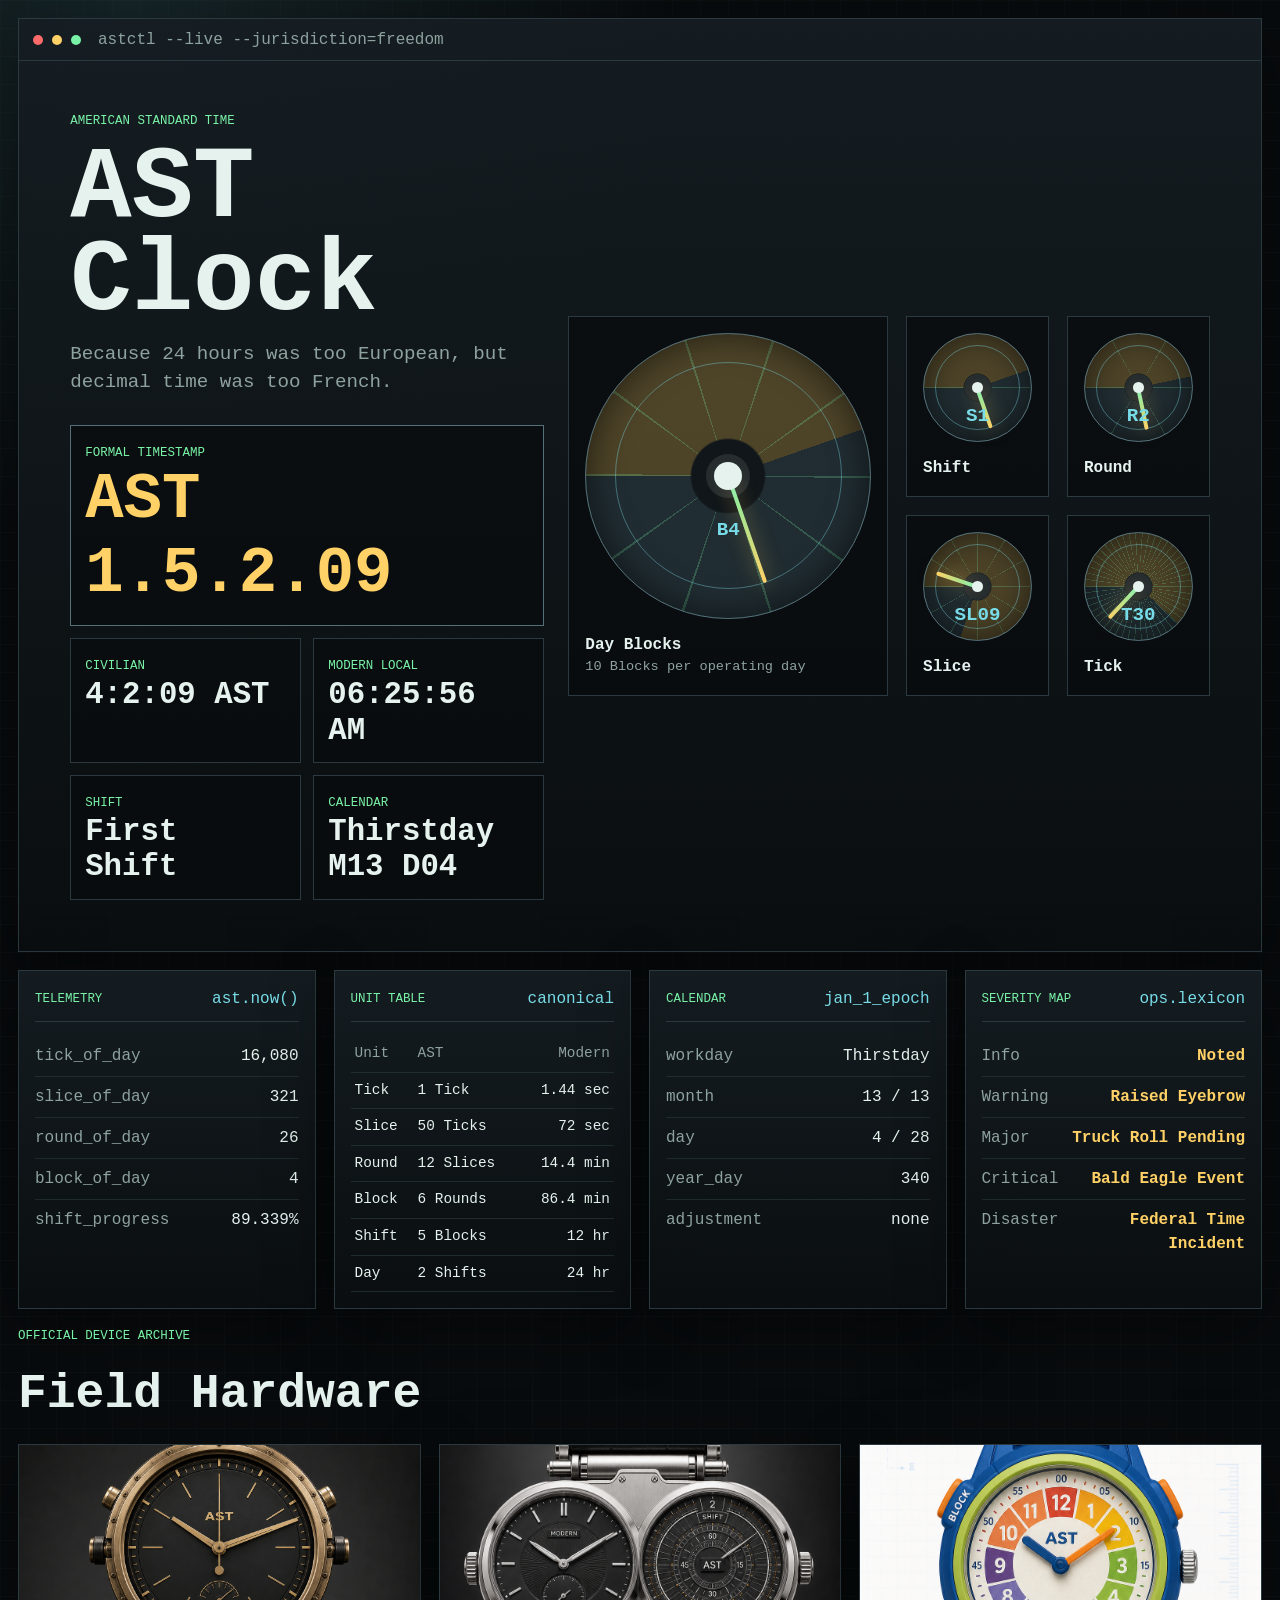
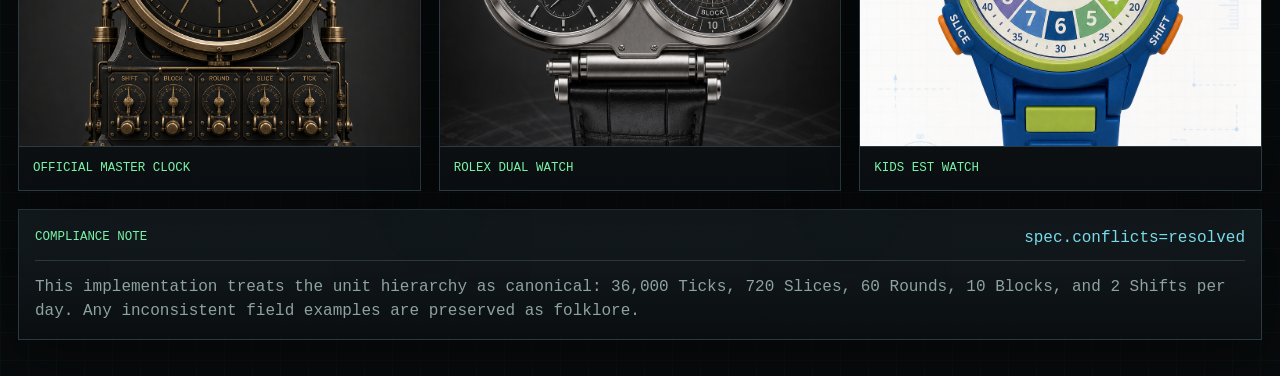
==== index.html @ f786d33d "Add AST clock static page" ====
<!doctype html>
<html lang="en">
  <head>
    <meta charset="utf-8">
    <meta name="viewport" content="width=device-width, initial-scale=1">
    <title>AST Clock</title>
    <link rel="stylesheet" href="styles.css">
  </head>
  <body>
    <main class="shell">
      <section class="hero" aria-labelledby="page-title">
        <div class="terminal-bar">
          <span class="dot red"></span>
          <span class="dot amber"></span>
          <span class="dot green"></span>
          <span class="session">astctl --live --jurisdiction=freedom</span>
        </div>

        <div class="hero-grid">
          <div class="command-stack">
            <p class="eyebrow">American Standard Time</p>
            <h1 id="page-title">AST Clock</h1>
            <p class="motto">Because 24 hours was too European, but decimal time was too French.</p>

            <div class="readout primary-readout" aria-live="polite">
              <span class="label">Formal timestamp</span>
              <strong id="formalTime">AST 1.1.0.00</strong>
            </div>

            <div class="readout-grid">
              <div class="readout">
                <span class="label">Civilian</span>
                <strong id="civilianTime">0:0:00 AST</strong>
              </div>
              <div class="readout">
                <span class="label">Modern local</span>
                <strong id="modernTime">--:--:--</strong>
              </div>
              <div class="readout">
                <span class="label">Shift</span>
                <strong id="shiftName">First Shift</strong>
              </div>
              <div class="readout">
                <span class="label">Calendar</span>
                <strong id="calendarDate">Manday M01 D01</strong>
              </div>
            </div>
          </div>

          <section class="dial-console" aria-label="Live AST dials">
            <article class="dial large" style="--segments: 10; --progress: 0deg;">
              <div class="dial-face">
                <div class="ring"></div>
                <div class="needle"></div>
                <div class="hub"></div>
                <span class="dial-value" id="blockValue">B0</span>
              </div>
              <h2>Day Blocks</h2>
              <p>10 Blocks per operating day</p>
            </article>

            <div class="small-dials">
              <article class="dial" style="--segments: 2; --progress: 0deg;">
                <div class="dial-face">
                  <div class="ring"></div>
                  <div class="needle"></div>
                  <div class="hub"></div>
                  <span class="dial-value" id="shiftValue">S1</span>
                </div>
                <h2>Shift</h2>
              </article>

              <article class="dial" style="--segments: 6; --progress: 0deg;">
                <div class="dial-face">
                  <div class="ring"></div>
                  <div class="needle"></div>
                  <div class="hub"></div>
                  <span class="dial-value" id="roundValue">R0</span>
                </div>
                <h2>Round</h2>
              </article>

              <article class="dial" style="--segments: 12; --progress: 0deg;">
                <div class="dial-face">
                  <div class="ring"></div>
                  <div class="needle"></div>
                  <div class="hub"></div>
                  <span class="dial-value" id="sliceValue">SL00</span>
                </div>
                <h2>Slice</h2>
              </article>

              <article class="dial" style="--segments: 50; --progress: 0deg;">
                <div class="dial-face">
                  <div class="ring"></div>
                  <div class="needle"></div>
                  <div class="hub"></div>
                  <span class="dial-value" id="tickValue">T00</span>
                </div>
                <h2>Tick</h2>
              </article>
            </div>
          </section>
        </div>
      </section>

      <section class="grid-panels" aria-label="AST technical output">
        <article class="panel">
          <header>
            <span>telemetry</span>
            <code>ast.now()</code>
          </header>
          <dl class="metric-list">
            <div><dt>tick_of_day</dt><dd id="tickOfDay">0</dd></div>
            <div><dt>slice_of_day</dt><dd id="sliceOfDay">0</dd></div>
            <div><dt>round_of_day</dt><dd id="roundOfDay">0</dd></div>
            <div><dt>block_of_day</dt><dd id="blockOfDay">0</dd></div>
            <div><dt>shift_progress</dt><dd id="shiftProgress">0.000%</dd></div>
          </dl>
        </article>

        <article class="panel">
          <header>
            <span>unit table</span>
            <code>canonical</code>
          </header>
          <table>
            <thead>
              <tr><th>Unit</th><th>AST</th><th>Modern</th></tr>
            </thead>
            <tbody>
              <tr><td>Tick</td><td>1 Tick</td><td>1.44 sec</td></tr>
              <tr><td>Slice</td><td>50 Ticks</td><td>72 sec</td></tr>
              <tr><td>Round</td><td>12 Slices</td><td>14.4 min</td></tr>
              <tr><td>Block</td><td>6 Rounds</td><td>86.4 min</td></tr>
              <tr><td>Shift</td><td>5 Blocks</td><td>12 hr</td></tr>
              <tr><td>Day</td><td>2 Shifts</td><td>24 hr</td></tr>
            </tbody>
          </table>
        </article>

        <article class="panel">
          <header>
            <span>calendar</span>
            <code>jan_1_epoch</code>
          </header>
          <dl class="metric-list">
            <div><dt>workday</dt><dd id="workday">Manday</dd></div>
            <div><dt>month</dt><dd id="month">1 / 13</dd></div>
            <div><dt>day</dt><dd id="monthDay">1 / 28</dd></div>
            <div><dt>year_day</dt><dd id="yearDay">1</dd></div>
            <div><dt>adjustment</dt><dd id="adjustment">none</dd></div>
          </dl>
        </article>

        <article class="panel">
          <header>
            <span>severity map</span>
            <code>ops.lexicon</code>
          </header>
          <ol class="severity-list">
            <li><span>Info</span><strong>Noted</strong></li>
            <li><span>Warning</span><strong>Raised Eyebrow</strong></li>
            <li><span>Major</span><strong>Truck Roll Pending</strong></li>
            <li><span>Critical</span><strong>Bald Eagle Event</strong></li>
            <li><span>Disaster</span><strong>Federal Time Incident</strong></li>
          </ol>
        </article>
      </section>

      <section class="archive" aria-labelledby="archive-title">
        <div>
          <p class="eyebrow">official device archive</p>
          <h2 id="archive-title">Field Hardware</h2>
        </div>
        <div class="asset-grid">
          <figure>
            <img src="assets/master-clock.png" alt="Official AST master wall clock">
            <figcaption>Official Master Clock</figcaption>
          </figure>
          <figure>
            <img src="assets/dual-watch.png" alt="Luxury dual-dial AST wristwatch">
            <figcaption>Rolex Dual Watch</figcaption>
          </figure>
          <figure>
            <img src="assets/kids-watch.png" alt="Educational kids AST watch">
            <figcaption>Kids EST Watch</figcaption>
          </figure>
        </div>
      </section>

      <section class="panel footnote">
        <header>
          <span>compliance note</span>
          <code>spec.conflicts=resolved</code>
        </header>
        <p>
          This implementation treats the unit hierarchy as canonical:
          36,000 Ticks, 720 Slices, 60 Rounds, 10 Blocks, and 2 Shifts per day.
          Any inconsistent field examples are preserved as folklore.
        </p>
      </section>
    </main>

    <script src="app.js"></script>
  </body>
</html>
---- styles.css ----
:root {
  color-scheme: dark;
  --bg: #080b0d;
  --panel: #10161a;
  --panel-2: #151d22;
  --line: #2a3a40;
  --line-strong: #54717a;
  --text: #e5f2ed;
  --muted: #8ea29f;
  --green: #79f2a7;
  --amber: #ffd166;
  --red: #ff6b6b;
  --cyan: #78dce8;
  --blue: #88a7ff;
  --shadow: rgba(0, 0, 0, 0.45);
}

* {
  box-sizing: border-box;
}

html {
  min-width: 320px;
  background:
    linear-gradient(rgba(121, 242, 167, 0.025) 1px, transparent 1px),
    linear-gradient(90deg, rgba(121, 242, 167, 0.02) 1px, transparent 1px),
    radial-gradient(circle at 10% 0%, rgba(120, 220, 232, 0.12), transparent 34rem),
    var(--bg);
  background-size: 28px 28px, 28px 28px, auto, auto;
}

body {
  margin: 0;
  color: var(--text);
  font-family: ui-monospace, SFMono-Regular, Menlo, Monaco, Consolas, "Liberation Mono", monospace;
  line-height: 1.5;
}

img {
  display: block;
  max-width: 100%;
}

.shell {
  width: min(1440px, 100%);
  margin: 0 auto;
  padding: 18px;
}

.hero,
.panel,
figure {
  border: 1px solid var(--line);
  background: linear-gradient(180deg, rgba(21, 29, 34, 0.94), rgba(10, 14, 16, 0.96));
  box-shadow: 0 18px 60px var(--shadow);
}

.hero {
  min-height: calc(100vh - 36px);
  display: flex;
  flex-direction: column;
}

.terminal-bar {
  min-height: 42px;
  display: flex;
  align-items: center;
  gap: 9px;
  padding: 0 14px;
  border-bottom: 1px solid var(--line);
  color: var(--muted);
  overflow: hidden;
}

.dot {
  width: 10px;
  height: 10px;
  flex: 0 0 auto;
  border-radius: 50%;
}

.red { background: var(--red); }
.amber { background: var(--amber); }
.green { background: var(--green); }

.session {
  margin-left: 8px;
  white-space: nowrap;
  overflow: hidden;
  text-overflow: ellipsis;
}

.hero-grid {
  flex: 1;
  display: grid;
  grid-template-columns: minmax(0, 0.85fr) minmax(380px, 1.15fr);
  gap: 24px;
  align-items: center;
  padding: clamp(18px, 4vw, 52px);
}

.eyebrow,
.label,
header span,
figcaption {
  color: var(--green);
  text-transform: uppercase;
  letter-spacing: 0;
  font-size: 0.78rem;
}

h1,
h2,
p {
  margin-top: 0;
}

h1 {
  margin-bottom: 12px;
  font-size: clamp(3rem, 8vw, 8rem);
  line-height: 0.9;
  letter-spacing: 0;
}

.motto {
  max-width: 56ch;
  color: var(--muted);
  font-size: clamp(1rem, 1.5vw, 1.25rem);
}

.readout-grid {
  display: grid;
  grid-template-columns: repeat(2, minmax(0, 1fr));
  gap: 12px;
}

.readout {
  min-width: 0;
  padding: 14px;
  border: 1px solid var(--line);
  background: rgba(8, 11, 13, 0.68);
}

.primary-readout {
  margin: 28px 0 12px;
  border-color: var(--line-strong);
}

.readout strong {
  display: block;
  min-width: 0;
  color: var(--text);
  font-size: clamp(1rem, 2.4vw, 2.1rem);
  line-height: 1.15;
  overflow-wrap: anywhere;
}

.primary-readout strong {
  color: var(--amber);
  font-size: clamp(1.9rem, 5vw, 4.8rem);
}

.dial-console {
  display: grid;
  grid-template-columns: minmax(260px, 1fr) minmax(260px, 0.95fr);
  gap: 18px;
}

.small-dials {
  display: grid;
  grid-template-columns: repeat(2, minmax(0, 1fr));
  gap: 18px;
}

.dial {
  min-width: 0;
  padding: 16px;
  border: 1px solid var(--line);
  background: rgba(8, 11, 13, 0.7);
}

.dial h2 {
  margin: 14px 0 0;
  color: var(--text);
  font-size: 1rem;
}

.dial p {
  margin-bottom: 0;
  color: var(--muted);
  font-size: 0.85rem;
}

.dial-face {
  position: relative;
  width: min(100%, 360px);
  aspect-ratio: 1;
  margin: 0 auto;
  border-radius: 50%;
  background:
    radial-gradient(circle at center, #10161a 0 18%, transparent 19%),
    repeating-conic-gradient(from -90deg, rgba(121, 242, 167, 0.24) 0 1deg, transparent 1deg calc(360deg / var(--segments))),
    conic-gradient(from -90deg, rgba(255, 209, 102, 0.28) 0 var(--progress), rgba(42, 58, 64, 0.7) var(--progress) 360deg);
  border: 1px solid var(--line-strong);
  box-shadow: inset 0 0 35px rgba(0, 0, 0, 0.58);
}

.large .dial-face {
  width: min(100%, 480px);
}

.ring {
  position: absolute;
  inset: 10%;
  border: 1px solid rgba(120, 220, 232, 0.4);
  border-radius: 50%;
}

.needle {
  position: absolute;
  left: calc(50% - 2px);
  bottom: 50%;
  width: 4px;
  height: 40%;
  background: linear-gradient(var(--amber), var(--green));
  border-radius: 99px;
  transform-origin: 50% 100%;
  transform: rotate(var(--progress));
  box-shadow: 0 0 18px rgba(255, 209, 102, 0.5);
}

.hub {
  position: absolute;
  inset: 45%;
  border-radius: 50%;
  background: var(--text);
  box-shadow: 0 0 0 8px rgba(229, 242, 237, 0.1);
}

.dial-value {
  position: absolute;
  left: 50%;
  top: 64%;
  transform: translateX(-50%);
  color: var(--cyan);
  font-weight: 800;
  font-size: clamp(0.82rem, 2vw, 1.2rem);
}

.grid-panels {
  display: grid;
  grid-template-columns: repeat(4, minmax(0, 1fr));
  gap: 18px;
  margin: 18px 0;
}

.panel {
  min-width: 0;
  padding: 16px;
}

.panel header {
  display: flex;
  justify-content: space-between;
  align-items: center;
  gap: 12px;
  margin-bottom: 14px;
  padding-bottom: 10px;
  border-bottom: 1px solid var(--line);
}

code {
  color: var(--cyan);
  font: inherit;
  white-space: nowrap;
}

.metric-list {
  margin: 0;
}

.metric-list div,
.severity-list li {
  display: flex;
  justify-content: space-between;
  gap: 14px;
  padding: 8px 0;
  border-bottom: 1px solid rgba(42, 58, 64, 0.6);
}

.metric-list div:last-child,
.severity-list li:last-child {
  border-bottom: 0;
}

dt,
.severity-list span {
  color: var(--muted);
}

dd {
  margin: 0;
  color: var(--text);
  text-align: right;
  overflow-wrap: anywhere;
}

table {
  width: 100%;
  border-collapse: collapse;
  font-size: 0.9rem;
}

th,
td {
  padding: 7px 4px;
  border-bottom: 1px solid rgba(42, 58, 64, 0.65);
  text-align: left;
}

th {
  color: var(--muted);
  font-weight: 500;
}

td:last-child,
th:last-child {
  text-align: right;
}

.severity-list {
  margin: 0;
  padding: 0;
  list-style: none;
}

.severity-list strong {
  color: var(--amber);
  text-align: right;
}

.archive {
  display: flex;
  flex-direction: column;
  gap: 14px;
  margin: 18px 0;
}

.archive h2 {
  margin-bottom: 0;
  font-size: clamp(1.8rem, 4vw, 3rem);
}

.asset-grid {
  display: grid;
  grid-template-columns: repeat(3, minmax(0, 1fr));
  gap: 18px;
}

figure {
  margin: 0;
  overflow: hidden;
}

figure img {
  width: 100%;
  aspect-ratio: 4 / 3;
  object-fit: cover;
  background: #0b0f12;
}

figcaption {
  padding: 12px 14px;
  border-top: 1px solid var(--line);
}

.footnote {
  margin-bottom: 18px;
}

.footnote p {
  margin-bottom: 0;
  color: var(--muted);
}

@media (max-width: 1120px) {
  .hero-grid,
  .dial-console {
    grid-template-columns: 1fr;
  }

  .grid-panels {
    grid-template-columns: repeat(2, minmax(0, 1fr));
  }
}

@media (max-width: 720px) {
  .shell {
    padding: 10px;
  }

  .hero {
    min-height: auto;
  }

  .hero-grid {
    padding: 18px;
  }

  .readout-grid,
  .small-dials,
  .grid-panels,
  .asset-grid {
    grid-template-columns: 1fr;
  }

  .panel header {
    align-items: flex-start;
    flex-direction: column;
    gap: 4px;
  }

  .metric-list div,
  .severity-list li {
    align-items: flex-start;
    flex-direction: column;
    gap: 2px;
  }

  dd,
  .severity-list strong {
    text-align: left;
  }
}
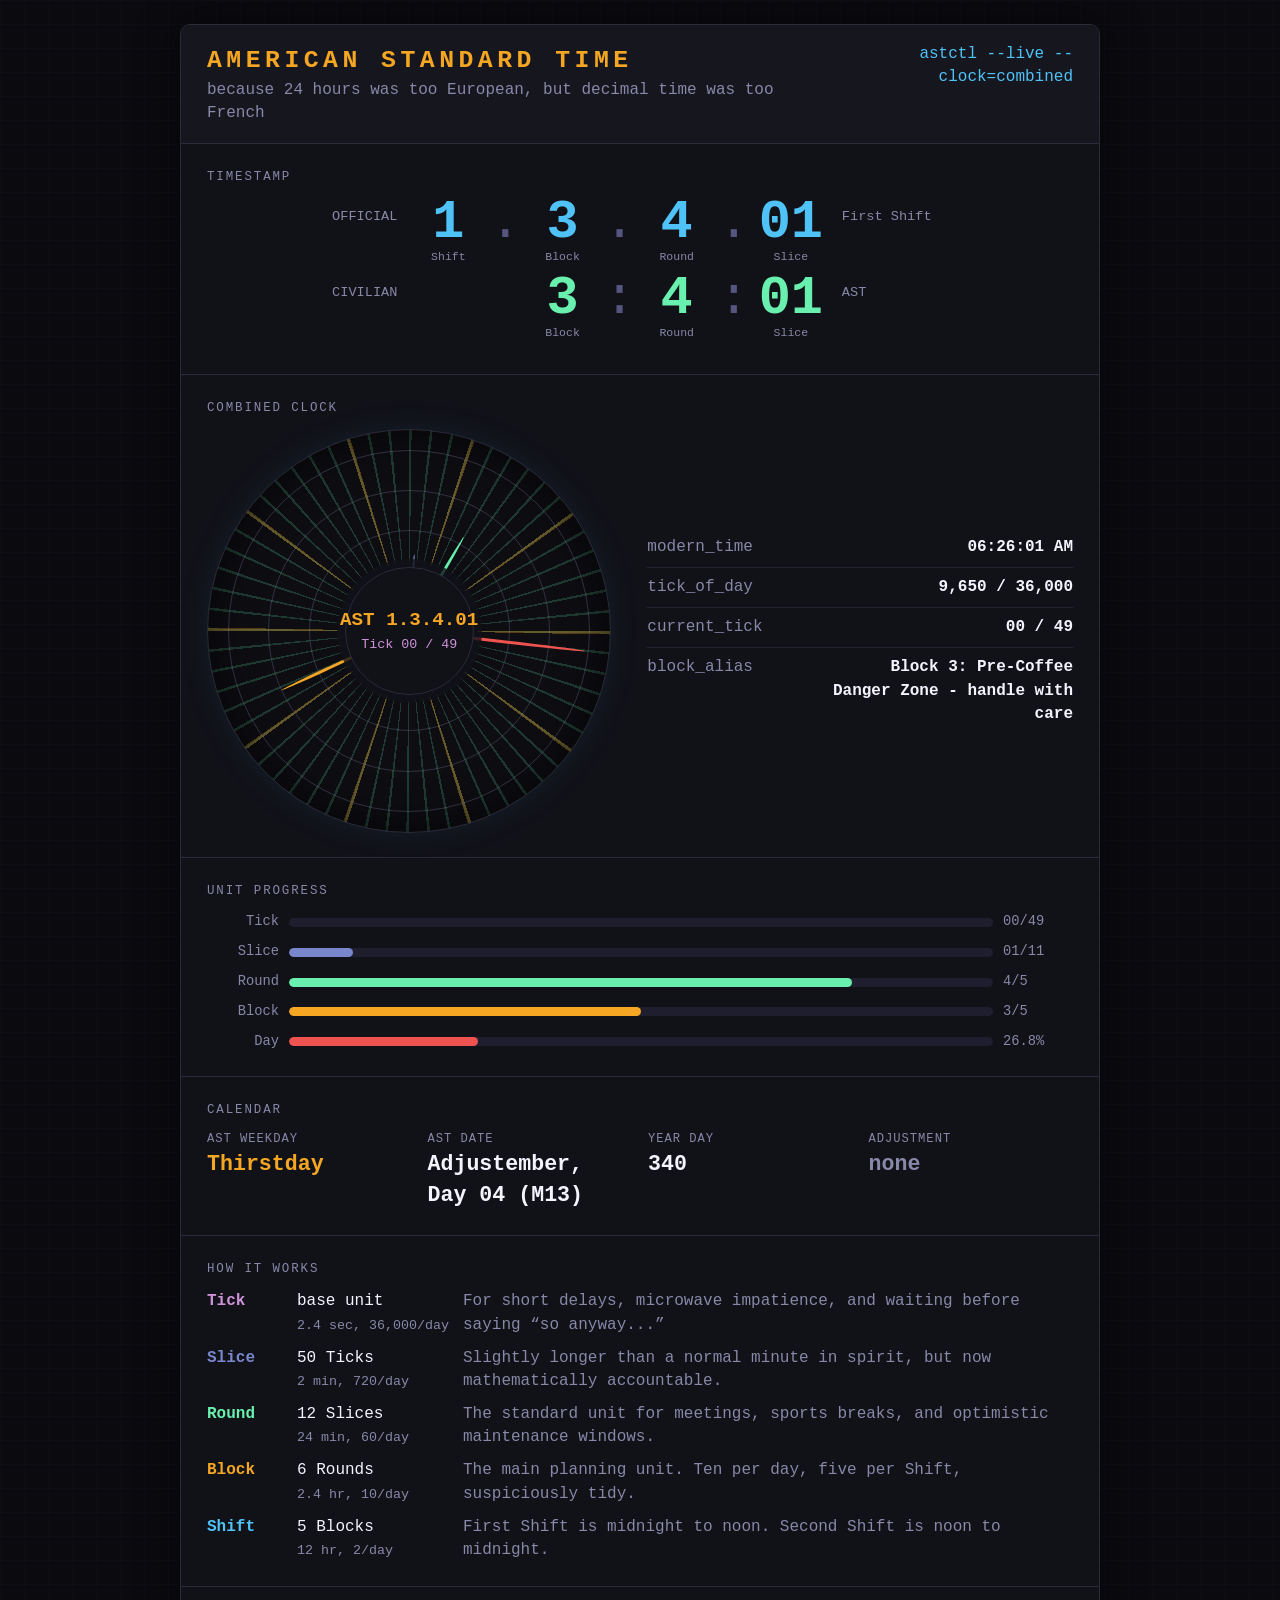
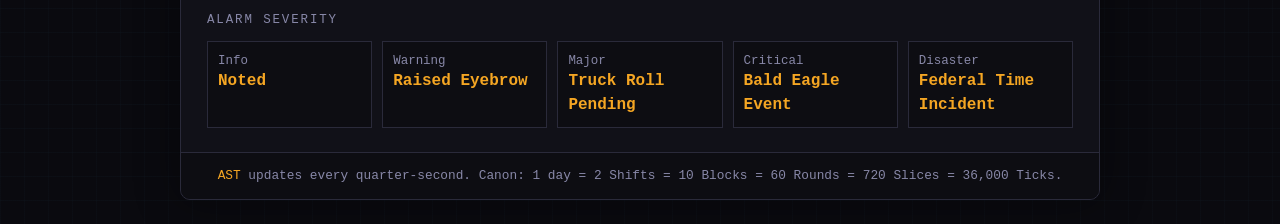
==== commit f2433eef: "Refine AST terminal clock" ====
--- a/index.html
+++ b/index.html
@@ -3,203 +3,215 @@
   <head>
     <meta charset="utf-8">
     <meta name="viewport" content="width=device-width, initial-scale=1">
-    <title>AST Clock</title>
+    <title>American Standard Time</title>
     <link rel="stylesheet" href="styles.css">
   </head>
   <body>
-    <main class="shell">
-      <section class="hero" aria-labelledby="page-title">
-        <div class="terminal-bar">
-          <span class="dot red"></span>
-          <span class="dot amber"></span>
-          <span class="dot green"></span>
-          <span class="session">astctl --live --jurisdiction=freedom</span>
-        </div>
-
-        <div class="hero-grid">
-          <div class="command-stack">
-            <p class="eyebrow">American Standard Time</p>
-            <h1 id="page-title">AST Clock</h1>
-            <p class="motto">Because 24 hours was too European, but decimal time was too French.</p>
-
-            <div class="readout primary-readout" aria-live="polite">
-              <span class="label">Formal timestamp</span>
-              <strong id="formalTime">AST 1.1.0.00</strong>
-            </div>
-
-            <div class="readout-grid">
-              <div class="readout">
-                <span class="label">Civilian</span>
-                <strong id="civilianTime">0:0:00 AST</strong>
-              </div>
-              <div class="readout">
-                <span class="label">Modern local</span>
-                <strong id="modernTime">--:--:--</strong>
-              </div>
-              <div class="readout">
-                <span class="label">Shift</span>
-                <strong id="shiftName">First Shift</strong>
-              </div>
-              <div class="readout">
-                <span class="label">Calendar</span>
-                <strong id="calendarDate">Manday M01 D01</strong>
-              </div>
-            </div>
-          </div>
-
-          <section class="dial-console" aria-label="Live AST dials">
-            <article class="dial large" style="--segments: 10; --progress: 0deg;">
-              <div class="dial-face">
-                <div class="ring"></div>
-                <div class="needle"></div>
-                <div class="hub"></div>
-                <span class="dial-value" id="blockValue">B0</span>
-              </div>
-              <h2>Day Blocks</h2>
-              <p>10 Blocks per operating day</p>
-            </article>
-
-            <div class="small-dials">
-              <article class="dial" style="--segments: 2; --progress: 0deg;">
-                <div class="dial-face">
-                  <div class="ring"></div>
-                  <div class="needle"></div>
-                  <div class="hub"></div>
-                  <span class="dial-value" id="shiftValue">S1</span>
-                </div>
-                <h2>Shift</h2>
-              </article>
-
-              <article class="dial" style="--segments: 6; --progress: 0deg;">
-                <div class="dial-face">
-                  <div class="ring"></div>
-                  <div class="needle"></div>
-                  <div class="hub"></div>
-                  <span class="dial-value" id="roundValue">R0</span>
-                </div>
-                <h2>Round</h2>
-              </article>
-
-              <article class="dial" style="--segments: 12; --progress: 0deg;">
-                <div class="dial-face">
-                  <div class="ring"></div>
-                  <div class="needle"></div>
-                  <div class="hub"></div>
-                  <span class="dial-value" id="sliceValue">SL00</span>
-                </div>
-                <h2>Slice</h2>
-              </article>
-
-              <article class="dial" style="--segments: 50; --progress: 0deg;">
-                <div class="dial-face">
-                  <div class="ring"></div>
-                  <div class="needle"></div>
-                  <div class="hub"></div>
-                  <span class="dial-value" id="tickValue">T00</span>
-                </div>
-                <h2>Tick</h2>
-              </article>
-            </div>
-          </section>
-        </div>
-      </section>
-
-      <section class="grid-panels" aria-label="AST technical output">
-        <article class="panel">
-          <header>
-            <span>telemetry</span>
-            <code>ast.now()</code>
-          </header>
-          <dl class="metric-list">
-            <div><dt>tick_of_day</dt><dd id="tickOfDay">0</dd></div>
-            <div><dt>slice_of_day</dt><dd id="sliceOfDay">0</dd></div>
-            <div><dt>round_of_day</dt><dd id="roundOfDay">0</dd></div>
-            <div><dt>block_of_day</dt><dd id="blockOfDay">0</dd></div>
-            <div><dt>shift_progress</dt><dd id="shiftProgress">0.000%</dd></div>
-          </dl>
-        </article>
-
-        <article class="panel">
-          <header>
-            <span>unit table</span>
-            <code>canonical</code>
-          </header>
-          <table>
-            <thead>
-              <tr><th>Unit</th><th>AST</th><th>Modern</th></tr>
-            </thead>
-            <tbody>
-              <tr><td>Tick</td><td>1 Tick</td><td>1.44 sec</td></tr>
-              <tr><td>Slice</td><td>50 Ticks</td><td>72 sec</td></tr>
-              <tr><td>Round</td><td>12 Slices</td><td>14.4 min</td></tr>
-              <tr><td>Block</td><td>6 Rounds</td><td>86.4 min</td></tr>
-              <tr><td>Shift</td><td>5 Blocks</td><td>12 hr</td></tr>
-              <tr><td>Day</td><td>2 Shifts</td><td>24 hr</td></tr>
-            </tbody>
-          </table>
-        </article>
-
-        <article class="panel">
-          <header>
-            <span>calendar</span>
-            <code>jan_1_epoch</code>
-          </header>
-          <dl class="metric-list">
-            <div><dt>workday</dt><dd id="workday">Manday</dd></div>
-            <div><dt>month</dt><dd id="month">1 / 13</dd></div>
-            <div><dt>day</dt><dd id="monthDay">1 / 28</dd></div>
-            <div><dt>year_day</dt><dd id="yearDay">1</dd></div>
-            <div><dt>adjustment</dt><dd id="adjustment">none</dd></div>
-          </dl>
-        </article>
-
-        <article class="panel">
-          <header>
-            <span>severity map</span>
-            <code>ops.lexicon</code>
-          </header>
-          <ol class="severity-list">
-            <li><span>Info</span><strong>Noted</strong></li>
-            <li><span>Warning</span><strong>Raised Eyebrow</strong></li>
-            <li><span>Major</span><strong>Truck Roll Pending</strong></li>
-            <li><span>Critical</span><strong>Bald Eagle Event</strong></li>
-            <li><span>Disaster</span><strong>Federal Time Incident</strong></li>
-          </ol>
-        </article>
-      </section>
-
-      <section class="archive" aria-labelledby="archive-title">
+    <main class="terminal">
+      <header class="terminal-header">
         <div>
-          <p class="eyebrow">official device archive</p>
-          <h2 id="archive-title">Field Hardware</h2>
-        </div>
-        <div class="asset-grid">
-          <figure>
-            <img src="assets/master-clock.png" alt="Official AST master wall clock">
-            <figcaption>Official Master Clock</figcaption>
-          </figure>
-          <figure>
-            <img src="assets/dual-watch.png" alt="Luxury dual-dial AST wristwatch">
-            <figcaption>Rolex Dual Watch</figcaption>
-          </figure>
-          <figure>
-            <img src="assets/kids-watch.png" alt="Educational kids AST watch">
-            <figcaption>Kids EST Watch</figcaption>
-          </figure>
-        </div>
-      </section>
-
-      <section class="panel footnote">
-        <header>
-          <span>compliance note</span>
-          <code>spec.conflicts=resolved</code>
-        </header>
-        <p>
-          This implementation treats the unit hierarchy as canonical:
-          36,000 Ticks, 720 Slices, 60 Rounds, 10 Blocks, and 2 Shifts per day.
-          Any inconsistent field examples are preserved as folklore.
-        </p>
-      </section>
+          <h1>American Standard Time</h1>
+          <p>because 24 hours was too European, but decimal time was too French</p>
+        </div>
+        <code>astctl --live --clock=combined</code>
+      </header>
+
+      <section class="section timestamp" aria-label="Current AST timestamp">
+        <div class="section-label">Timestamp</div>
+
+        <div class="display-row official">
+          <div class="display-tag">OFFICIAL</div>
+          <div class="display-units" aria-live="polite">
+            <div class="display-unit">
+              <span class="display-unit-num" id="oShift">-</span>
+              <span class="display-unit-lbl">Shift</span>
+            </div>
+            <span class="display-sep">.</span>
+            <div class="display-unit">
+              <span class="display-unit-num" id="oBlock">-</span>
+              <span class="display-unit-lbl">Block</span>
+            </div>
+            <span class="display-sep">.</span>
+            <div class="display-unit">
+              <span class="display-unit-num" id="oRound">-</span>
+              <span class="display-unit-lbl">Round</span>
+            </div>
+            <span class="display-sep">.</span>
+            <div class="display-unit">
+              <span class="display-unit-num" id="oSlice">--</span>
+              <span class="display-unit-lbl">Slice</span>
+            </div>
+          </div>
+          <div class="display-sub" id="shiftLabel">First Shift</div>
+        </div>
+
+        <div class="display-row civilian">
+          <div class="display-tag">CIVILIAN</div>
+          <div class="display-units">
+            <div class="display-unit ghost" aria-hidden="true">
+              <span class="display-unit-num">-</span>
+              <span class="display-unit-lbl">Shift</span>
+            </div>
+            <span class="display-sep ghost" aria-hidden="true">.</span>
+            <div class="display-unit">
+              <span class="display-unit-num" id="cBlock">-</span>
+              <span class="display-unit-lbl">Block</span>
+            </div>
+            <span class="display-sep">:</span>
+            <div class="display-unit">
+              <span class="display-unit-num" id="cRound">-</span>
+              <span class="display-unit-lbl">Round</span>
+            </div>
+            <span class="display-sep">:</span>
+            <div class="display-unit">
+              <span class="display-unit-num" id="cSlice">--</span>
+              <span class="display-unit-lbl">Slice</span>
+            </div>
+          </div>
+          <div class="display-sub">AST</div>
+        </div>
+      </section>
+
+      <section class="section clock-section" aria-label="Combined AST clock">
+        <div class="section-label">Combined Clock</div>
+
+        <div class="clock-layout">
+          <div class="ast-clock" aria-hidden="true">
+            <div class="track day-track"></div>
+            <div class="track block-track"></div>
+            <div class="track round-track"></div>
+            <div class="track slice-track"></div>
+            <div class="track tick-track"></div>
+            <div class="clock-hand day-hand"></div>
+            <div class="clock-hand block-hand"></div>
+            <div class="clock-hand round-hand"></div>
+            <div class="clock-hand slice-hand"></div>
+            <div class="clock-hand tick-hand"></div>
+            <div class="clock-core">
+              <span id="coreTime">AST 1.1.0.00</span>
+              <small id="coreTick">T00</small>
+            </div>
+          </div>
+
+          <div class="clock-readout">
+            <div class="line">
+              <span class="key">modern_time</span>
+              <strong id="modernTime">--:--:--</strong>
+            </div>
+            <div class="line">
+              <span class="key">tick_of_day</span>
+              <strong id="tickOfDay">0 / 36,000</strong>
+            </div>
+            <div class="line">
+              <span class="key">current_tick</span>
+              <strong id="tickValue">00 / 49</strong>
+            </div>
+            <div class="line">
+              <span class="key">block_alias</span>
+              <strong id="blockAlias">Block 1</strong>
+            </div>
+          </div>
+        </div>
+      </section>
+
+      <section class="section">
+        <div class="section-label">Unit Progress</div>
+        <div class="bars">
+          <div class="bar-row">
+            <span class="bar-label">Tick</span>
+            <span class="bar-track"><span class="bar-fill tick-fill" id="barTick"></span></span>
+            <span class="bar-count" id="cntTick">00/49</span>
+          </div>
+          <div class="bar-row">
+            <span class="bar-label">Slice</span>
+            <span class="bar-track"><span class="bar-fill slice-fill" id="barSlice"></span></span>
+            <span class="bar-count" id="cntSlice">00/11</span>
+          </div>
+          <div class="bar-row">
+            <span class="bar-label">Round</span>
+            <span class="bar-track"><span class="bar-fill round-fill" id="barRound"></span></span>
+            <span class="bar-count" id="cntRound">0/5</span>
+          </div>
+          <div class="bar-row">
+            <span class="bar-label">Block</span>
+            <span class="bar-track"><span class="bar-fill block-fill" id="barBlock"></span></span>
+            <span class="bar-count" id="cntBlock">1/5</span>
+          </div>
+          <div class="bar-row">
+            <span class="bar-label">Day</span>
+            <span class="bar-track"><span class="bar-fill day-fill" id="barDay"></span></span>
+            <span class="bar-count" id="cntDay">0.0%</span>
+          </div>
+        </div>
+      </section>
+
+      <section class="section calendar-section" aria-label="AST calendar">
+        <div class="section-label">Calendar</div>
+        <div class="calendar-grid">
+          <div>
+            <span class="cal-key">AST WEEKDAY</span>
+            <strong class="cal-val accent" id="workday">Manday</strong>
+          </div>
+          <div>
+            <span class="cal-key">AST DATE</span>
+            <strong class="cal-val" id="calendarDate">Januqueue, Day 01</strong>
+          </div>
+          <div>
+            <span class="cal-key">YEAR DAY</span>
+            <strong class="cal-val" id="yearDay">1</strong>
+          </div>
+          <div>
+            <span class="cal-key">ADJUSTMENT</span>
+            <strong class="cal-val muted" id="adjustment">none</strong>
+          </div>
+        </div>
+      </section>
+
+      <section class="section about-section" aria-label="How AST works">
+        <div class="section-label">How It Works</div>
+        <div class="about-grid">
+          <div class="about-row">
+            <span class="about-unit tick-text">Tick</span>
+            <span class="about-value">base unit<br><small>2.4 sec, 36,000/day</small></span>
+            <span class="about-desc">For short delays, microwave impatience, and waiting before saying “so anyway...”</span>
+          </div>
+          <div class="about-row">
+            <span class="about-unit slice-text">Slice</span>
+            <span class="about-value">50 Ticks<br><small>2 min, 720/day</small></span>
+            <span class="about-desc">Slightly longer than a normal minute in spirit, but now mathematically accountable.</span>
+          </div>
+          <div class="about-row">
+            <span class="about-unit round-text">Round</span>
+            <span class="about-value">12 Slices<br><small>24 min, 60/day</small></span>
+            <span class="about-desc">The standard unit for meetings, sports breaks, and optimistic maintenance windows.</span>
+          </div>
+          <div class="about-row">
+            <span class="about-unit block-text">Block</span>
+            <span class="about-value">6 Rounds<br><small>2.4 hr, 10/day</small></span>
+            <span class="about-desc">The main planning unit. Ten per day, five per Shift, suspiciously tidy.</span>
+          </div>
+          <div class="about-row">
+            <span class="about-unit shift-text">Shift</span>
+            <span class="about-value">5 Blocks<br><small>12 hr, 2/day</small></span>
+            <span class="about-desc">First Shift is midnight to noon. Second Shift is noon to midnight.</span>
+          </div>
+        </div>
+      </section>
+
+      <section class="section severity-section" aria-label="Alarm severity levels">
+        <div class="section-label">Alarm Severity</div>
+        <ol class="severity-list">
+          <li><span>Info</span><strong>Noted</strong></li>
+          <li><span>Warning</span><strong>Raised Eyebrow</strong></li>
+          <li><span>Major</span><strong>Truck Roll Pending</strong></li>
+          <li><span>Critical</span><strong>Bald Eagle Event</strong></li>
+          <li><span>Disaster</span><strong>Federal Time Incident</strong></li>
+        </ol>
+      </section>
+
+      <footer class="footer">
+        <span>AST</span> updates every quarter-second. Canon: 1 day = 2 Shifts = 10 Blocks = 60 Rounds = 720 Slices = 36,000 Ticks.
+      </footer>
     </main>
 
     <script src="app.js"></script>
--- a/styles.css
+++ b/styles.css
@@ -1,434 +1,522 @@
 :root {
   color-scheme: dark;
-  --bg: #080b0d;
-  --panel: #10161a;
-  --panel-2: #151d22;
-  --line: #2a3a40;
-  --line-strong: #54717a;
-  --text: #e5f2ed;
-  --muted: #8ea29f;
-  --green: #79f2a7;
-  --amber: #ffd166;
-  --red: #ff6b6b;
-  --cyan: #78dce8;
-  --blue: #88a7ff;
-  --shadow: rgba(0, 0, 0, 0.45);
+  --bg: #0a0a0f;
+  --panel: #111118;
+  --panel-2: #16161f;
+  --border: #2a2a3a;
+  --accent: #f5a623;
+  --cyan: #4fc3f7;
+  --green: #69f0ae;
+  --blue: #7986cb;
+  --red: #ef5350;
+  --purple: #ce93d8;
+  --dim: #8888a8;
+  --text: #f4f4ff;
+  --shadow: rgba(0, 0, 0, 0.42);
 }
 
 * {
   box-sizing: border-box;
 }
 
-html {
+body {
   min-width: 320px;
+  min-height: 100vh;
+  margin: 0;
+  padding: clamp(12px, 2vw, 24px);
+  display: flex;
+  justify-content: center;
+  align-items: flex-start;
+  color: var(--text);
   background:
-    linear-gradient(rgba(121, 242, 167, 0.025) 1px, transparent 1px),
-    linear-gradient(90deg, rgba(121, 242, 167, 0.02) 1px, transparent 1px),
-    radial-gradient(circle at 10% 0%, rgba(120, 220, 232, 0.12), transparent 34rem),
+    linear-gradient(rgba(79, 195, 247, 0.025) 1px, transparent 1px),
+    linear-gradient(90deg, rgba(79, 195, 247, 0.018) 1px, transparent 1px),
     var(--bg);
-  background-size: 28px 28px, 28px 28px, auto, auto;
-}
-
-body {
+  background-size: 24px 24px;
+  font-family: "Courier New", Courier, monospace;
+  line-height: 1.45;
+}
+
+.terminal {
+  width: min(920px, 100%);
+  border: 1px solid var(--border);
+  border-radius: 10px;
+  overflow: hidden;
+  background: var(--panel);
+  box-shadow: 0 0 44px var(--shadow);
+}
+
+.terminal-header {
+  display: flex;
+  justify-content: space-between;
+  gap: 16px;
+  padding: 18px clamp(16px, 3vw, 26px);
+  border-bottom: 1px solid var(--border);
+  background: var(--panel-2);
+}
+
+h1,
+p {
   margin: 0;
-  color: var(--text);
-  font-family: ui-monospace, SFMono-Regular, Menlo, Monaco, Consolas, "Liberation Mono", monospace;
-  line-height: 1.5;
-}
-
-img {
-  display: block;
-  max-width: 100%;
-}
-
-.shell {
-  width: min(1440px, 100%);
-  margin: 0 auto;
-  padding: 18px;
-}
-
-.hero,
-.panel,
-figure {
-  border: 1px solid var(--line);
-  background: linear-gradient(180deg, rgba(21, 29, 34, 0.94), rgba(10, 14, 16, 0.96));
-  box-shadow: 0 18px 60px var(--shadow);
-}
-
-.hero {
-  min-height: calc(100vh - 36px);
+}
+
+h1 {
+  color: var(--accent);
+  font-size: clamp(1.05rem, 4vw, 1.55rem);
+  letter-spacing: 0.18em;
+  text-transform: uppercase;
+}
+
+.terminal-header p,
+.footer,
+.display-sub,
+.cal-key,
+.about-desc,
+small {
+  color: var(--dim);
+}
+
+code {
+  flex: 0 1 auto;
+  color: var(--cyan);
+  font: inherit;
+  overflow-wrap: anywhere;
+  text-align: right;
+}
+
+.section {
+  padding: clamp(16px, 3vw, 24px) clamp(16px, 3vw, 26px);
+  border-bottom: 1px solid var(--border);
+}
+
+.section-label {
+  margin-bottom: 12px;
+  color: var(--dim);
+  font-size: 0.78rem;
+  letter-spacing: 0.15em;
+  text-transform: uppercase;
+}
+
+.display-row {
+  display: flex;
+  justify-content: center;
+  align-items: flex-start;
+  gap: 12px;
+  margin: 8px 0;
+}
+
+.display-tag {
+  width: 8ch;
+  padding-top: 9px;
+  flex: 0 0 auto;
+  color: var(--dim);
+  font-size: 0.85rem;
+}
+
+.display-units {
+  display: flex;
+  justify-content: center;
+  align-items: flex-start;
+  min-width: 0;
+}
+
+.display-unit {
+  width: clamp(52px, 9vw, 78px);
   display: flex;
   flex-direction: column;
-}
-
-.terminal-bar {
-  min-height: 42px;
-  display: flex;
   align-items: center;
-  gap: 9px;
-  padding: 0 14px;
-  border-bottom: 1px solid var(--line);
-  color: var(--muted);
+}
+
+.display-unit-num {
+  color: var(--cyan);
+  font-size: clamp(2rem, 7vw, 3.35rem);
+  font-weight: 700;
+  line-height: 0.95;
+}
+
+.civilian .display-unit-num {
+  color: var(--green);
+}
+
+.display-unit-lbl {
+  color: var(--dim);
+  font-size: 0.72rem;
+  white-space: nowrap;
+}
+
+.display-sep {
+  padding: 0 2px;
+  color: #555580;
+  font-size: clamp(2rem, 7vw, 3.35rem);
+  line-height: 0.92;
+}
+
+.display-sub {
+  width: 13ch;
+  padding-top: 9px;
+  flex: 0 1 auto;
+  font-size: 0.85rem;
+}
+
+.ghost {
+  visibility: hidden;
+}
+
+.clock-layout {
+  display: grid;
+  grid-template-columns: minmax(260px, 0.95fr) minmax(260px, 1fr);
+  gap: clamp(18px, 4vw, 36px);
+  align-items: center;
+}
+
+.ast-clock {
+  --day-angle: 0deg;
+  --block-angle: 0deg;
+  --round-angle: 0deg;
+  --slice-angle: 0deg;
+  --tick-angle: 0deg;
+  position: relative;
+  width: min(100%, 420px);
+  aspect-ratio: 1;
+  margin: 0 auto;
+  border: 1px solid var(--border);
+  border-radius: 50%;
+  background:
+    radial-gradient(circle at center, #111118 0 24%, transparent 24.5%),
+    repeating-conic-gradient(from -90deg, rgba(245, 166, 35, 0.32) 0 1deg, transparent 1deg 36deg),
+    repeating-conic-gradient(from -90deg, rgba(105, 240, 174, 0.2) 0 0.75deg, transparent 0.75deg 6deg),
+    #0d0d12;
+  box-shadow: inset 0 0 44px rgba(0, 0, 0, 0.62), 0 0 34px rgba(79, 195, 247, 0.08);
+}
+
+.track,
+.clock-hand {
+  position: absolute;
+  border-radius: 50%;
+  pointer-events: none;
+}
+
+.track {
+  border: 1px solid rgba(136, 136, 168, 0.3);
+}
+
+.day-track {
+  inset: 5%;
+}
+
+.block-track {
+  inset: 15%;
+}
+
+.round-track {
+  inset: 25%;
+}
+
+.slice-track {
+  inset: 35%;
+}
+
+.tick-track {
+  inset: 45%;
+}
+
+.clock-hand {
+  left: 50%;
+  bottom: 50%;
+  width: 3px;
+  transform-origin: 50% 100%;
+}
+
+.day-hand {
+  height: 44%;
+  background: var(--red);
+  transform: translateX(-50%) rotate(var(--day-angle));
+}
+
+.block-hand {
+  height: 35%;
+  background: var(--accent);
+  transform: translateX(-50%) rotate(var(--block-angle));
+}
+
+.round-hand {
+  height: 27%;
+  background: var(--green);
+  transform: translateX(-50%) rotate(var(--round-angle));
+}
+
+.slice-hand {
+  height: 19%;
+  background: var(--blue);
+  transform: translateX(-50%) rotate(var(--slice-angle));
+}
+
+.tick-hand {
+  width: 2px;
+  height: 12%;
+  background: var(--purple);
+  transform: translateX(-50%) rotate(var(--tick-angle));
+}
+
+.clock-core {
+  position: absolute;
+  inset: 34%;
+  display: grid;
+  place-content: center;
+  text-align: center;
+  border: 1px solid var(--border);
+  border-radius: 50%;
+  background: #111118;
+  box-shadow: 0 0 0 8px rgba(17, 17, 24, 0.8);
+}
+
+.clock-core span {
+  color: var(--accent);
+  font-weight: 700;
+  font-size: clamp(0.86rem, 2.4vw, 1.2rem);
+  white-space: nowrap;
+}
+
+.clock-core small {
+  color: var(--purple);
+}
+
+.clock-readout {
+  min-width: 0;
+}
+
+.line {
+  display: grid;
+  grid-template-columns: minmax(9ch, 0.8fr) minmax(0, 1.2fr);
+  gap: 14px;
+  padding: 8px 0;
+  border-bottom: 1px solid rgba(42, 42, 58, 0.75);
+}
+
+.line:last-child {
+  border-bottom: 0;
+}
+
+.key {
+  color: var(--dim);
+}
+
+.line strong {
+  min-width: 0;
+  color: var(--text);
+  text-align: right;
+  overflow-wrap: anywhere;
+}
+
+.bars {
+  display: grid;
+  gap: 10px;
+}
+
+.bar-row {
+  display: grid;
+  grid-template-columns: 72px minmax(0, 1fr) 70px;
+  gap: 10px;
+  align-items: center;
+}
+
+.bar-label,
+.bar-count {
+  color: var(--dim);
+  font-size: 0.86rem;
+}
+
+.bar-label {
+  text-align: right;
+}
+
+.bar-track {
+  height: 9px;
   overflow: hidden;
-}
-
-.dot {
-  width: 10px;
-  height: 10px;
-  flex: 0 0 auto;
-  border-radius: 50%;
-}
-
-.red { background: var(--red); }
-.amber { background: var(--amber); }
-.green { background: var(--green); }
-
-.session {
-  margin-left: 8px;
-  white-space: nowrap;
-  overflow: hidden;
-  text-overflow: ellipsis;
-}
-
-.hero-grid {
-  flex: 1;
-  display: grid;
-  grid-template-columns: minmax(0, 0.85fr) minmax(380px, 1.15fr);
-  gap: 24px;
-  align-items: center;
-  padding: clamp(18px, 4vw, 52px);
-}
-
-.eyebrow,
-.label,
-header span,
-figcaption {
-  color: var(--green);
-  text-transform: uppercase;
-  letter-spacing: 0;
-  font-size: 0.78rem;
-}
-
-h1,
-h2,
-p {
-  margin-top: 0;
-}
-
-h1 {
-  margin-bottom: 12px;
-  font-size: clamp(3rem, 8vw, 8rem);
-  line-height: 0.9;
-  letter-spacing: 0;
-}
-
-.motto {
-  max-width: 56ch;
-  color: var(--muted);
-  font-size: clamp(1rem, 1.5vw, 1.25rem);
-}
-
-.readout-grid {
-  display: grid;
-  grid-template-columns: repeat(2, minmax(0, 1fr));
-  gap: 12px;
-}
-
-.readout {
-  min-width: 0;
-  padding: 14px;
-  border: 1px solid var(--line);
-  background: rgba(8, 11, 13, 0.68);
-}
-
-.primary-readout {
-  margin: 28px 0 12px;
-  border-color: var(--line-strong);
-}
-
-.readout strong {
+  border-radius: 999px;
+  background: #1e1e2e;
+}
+
+.bar-fill {
+  display: block;
+  width: 0%;
+  height: 100%;
+  border-radius: inherit;
+  transition: width 0.2s linear;
+}
+
+.tick-fill { background: var(--purple); }
+.slice-fill { background: var(--blue); }
+.round-fill { background: var(--green); }
+.block-fill { background: var(--accent); }
+.day-fill { background: var(--red); }
+
+.calendar-grid {
+  display: grid;
+  grid-template-columns: repeat(4, minmax(0, 1fr));
+  gap: 16px;
+}
+
+.cal-key {
+  display: block;
+  font-size: 0.76rem;
+  letter-spacing: 0.08em;
+}
+
+.cal-val {
   display: block;
   min-width: 0;
   color: var(--text);
-  font-size: clamp(1rem, 2.4vw, 2.1rem);
-  line-height: 1.15;
+  font-size: clamp(1rem, 2.8vw, 1.35rem);
   overflow-wrap: anywhere;
 }
 
-.primary-readout strong {
-  color: var(--amber);
-  font-size: clamp(1.9rem, 5vw, 4.8rem);
-}
-
-.dial-console {
-  display: grid;
-  grid-template-columns: minmax(260px, 1fr) minmax(260px, 0.95fr);
-  gap: 18px;
-}
-
-.small-dials {
-  display: grid;
-  grid-template-columns: repeat(2, minmax(0, 1fr));
-  gap: 18px;
-}
-
-.dial {
-  min-width: 0;
-  padding: 16px;
-  border: 1px solid var(--line);
-  background: rgba(8, 11, 13, 0.7);
-}
-
-.dial h2 {
-  margin: 14px 0 0;
+.cal-val.accent {
+  color: var(--accent);
+}
+
+.cal-val.muted {
+  color: var(--dim);
+}
+
+.about-grid {
+  display: grid;
+  gap: 10px;
+}
+
+.about-row {
+  display: grid;
+  grid-template-columns: 78px 154px minmax(0, 1fr);
+  gap: 12px;
+  align-items: start;
+}
+
+.about-unit {
+  font-weight: 700;
+}
+
+.about-value {
   color: var(--text);
-  font-size: 1rem;
-}
-
-.dial p {
-  margin-bottom: 0;
-  color: var(--muted);
-  font-size: 0.85rem;
-}
-
-.dial-face {
-  position: relative;
-  width: min(100%, 360px);
-  aspect-ratio: 1;
-  margin: 0 auto;
-  border-radius: 50%;
-  background:
-    radial-gradient(circle at center, #10161a 0 18%, transparent 19%),
-    repeating-conic-gradient(from -90deg, rgba(121, 242, 167, 0.24) 0 1deg, transparent 1deg calc(360deg / var(--segments))),
-    conic-gradient(from -90deg, rgba(255, 209, 102, 0.28) 0 var(--progress), rgba(42, 58, 64, 0.7) var(--progress) 360deg);
-  border: 1px solid var(--line-strong);
-  box-shadow: inset 0 0 35px rgba(0, 0, 0, 0.58);
-}
-
-.large .dial-face {
-  width: min(100%, 480px);
-}
-
-.ring {
-  position: absolute;
-  inset: 10%;
-  border: 1px solid rgba(120, 220, 232, 0.4);
-  border-radius: 50%;
-}
-
-.needle {
-  position: absolute;
-  left: calc(50% - 2px);
-  bottom: 50%;
-  width: 4px;
-  height: 40%;
-  background: linear-gradient(var(--amber), var(--green));
-  border-radius: 99px;
-  transform-origin: 50% 100%;
-  transform: rotate(var(--progress));
-  box-shadow: 0 0 18px rgba(255, 209, 102, 0.5);
-}
-
-.hub {
-  position: absolute;
-  inset: 45%;
-  border-radius: 50%;
-  background: var(--text);
-  box-shadow: 0 0 0 8px rgba(229, 242, 237, 0.1);
-}
-
-.dial-value {
-  position: absolute;
-  left: 50%;
-  top: 64%;
-  transform: translateX(-50%);
-  color: var(--cyan);
-  font-weight: 800;
-  font-size: clamp(0.82rem, 2vw, 1.2rem);
-}
-
-.grid-panels {
-  display: grid;
-  grid-template-columns: repeat(4, minmax(0, 1fr));
-  gap: 18px;
-  margin: 18px 0;
-}
-
-.panel {
-  min-width: 0;
-  padding: 16px;
-}
-
-.panel header {
-  display: flex;
-  justify-content: space-between;
-  align-items: center;
-  gap: 12px;
-  margin-bottom: 14px;
-  padding-bottom: 10px;
-  border-bottom: 1px solid var(--line);
-}
-
-code {
-  color: var(--cyan);
-  font: inherit;
-  white-space: nowrap;
-}
-
-.metric-list {
-  margin: 0;
-}
-
-.metric-list div,
-.severity-list li {
-  display: flex;
-  justify-content: space-between;
-  gap: 14px;
-  padding: 8px 0;
-  border-bottom: 1px solid rgba(42, 58, 64, 0.6);
-}
-
-.metric-list div:last-child,
-.severity-list li:last-child {
-  border-bottom: 0;
-}
-
-dt,
-.severity-list span {
-  color: var(--muted);
-}
-
-dd {
-  margin: 0;
-  color: var(--text);
-  text-align: right;
-  overflow-wrap: anywhere;
-}
-
-table {
-  width: 100%;
-  border-collapse: collapse;
-  font-size: 0.9rem;
-}
-
-th,
-td {
-  padding: 7px 4px;
-  border-bottom: 1px solid rgba(42, 58, 64, 0.65);
-  text-align: left;
-}
-
-th {
-  color: var(--muted);
-  font-weight: 500;
-}
-
-td:last-child,
-th:last-child {
-  text-align: right;
-}
+}
+
+.tick-text { color: var(--purple); }
+.slice-text { color: var(--blue); }
+.round-text { color: var(--green); }
+.block-text { color: var(--accent); }
+.shift-text { color: var(--cyan); }
 
 .severity-list {
+  display: grid;
+  grid-template-columns: repeat(5, minmax(0, 1fr));
+  gap: 10px;
   margin: 0;
   padding: 0;
   list-style: none;
 }
 
+.severity-list li {
+  min-width: 0;
+  padding: 10px;
+  border: 1px solid var(--border);
+  background: #0d0d12;
+}
+
+.severity-list span,
 .severity-list strong {
-  color: var(--amber);
-  text-align: right;
-}
-
-.archive {
-  display: flex;
-  flex-direction: column;
-  gap: 14px;
-  margin: 18px 0;
-}
-
-.archive h2 {
-  margin-bottom: 0;
-  font-size: clamp(1.8rem, 4vw, 3rem);
-}
-
-.asset-grid {
-  display: grid;
-  grid-template-columns: repeat(3, minmax(0, 1fr));
-  gap: 18px;
-}
-
-figure {
-  margin: 0;
-  overflow: hidden;
-}
-
-figure img {
-  width: 100%;
-  aspect-ratio: 4 / 3;
-  object-fit: cover;
-  background: #0b0f12;
-}
-
-figcaption {
-  padding: 12px 14px;
-  border-top: 1px solid var(--line);
-}
-
-.footnote {
-  margin-bottom: 18px;
-}
-
-.footnote p {
-  margin-bottom: 0;
-  color: var(--muted);
-}
-
-@media (max-width: 1120px) {
-  .hero-grid,
-  .dial-console {
+  display: block;
+}
+
+.severity-list span {
+  color: var(--dim);
+  font-size: 0.78rem;
+}
+
+.severity-list strong {
+  color: var(--accent);
+  overflow-wrap: anywhere;
+}
+
+.footer {
+  padding: 14px 20px;
+  background: #0d0d12;
+  text-align: center;
+  font-size: 0.8rem;
+}
+
+.footer span {
+  color: var(--accent);
+}
+
+@media (max-width: 760px) {
+  body {
+    padding: 0;
+  }
+
+  .terminal {
+    min-height: 100vh;
+    border-width: 0;
+    border-radius: 0;
+  }
+
+  .terminal-header,
+  .display-row,
+  .clock-layout {
+    flex-direction: column;
+  }
+
+  .terminal-header {
+    display: block;
+  }
+
+  .terminal-header code {
+    display: block;
+    margin-top: 8px;
+    text-align: left;
+  }
+
+  .display-row {
+    align-items: center;
+  }
+
+  .display-tag,
+  .display-sub {
+    width: auto;
+    padding-top: 0;
+    text-align: center;
+  }
+
+  .ghost {
+    display: none;
+  }
+
+  .clock-layout,
+  .calendar-grid,
+  .severity-list {
     grid-template-columns: 1fr;
   }
 
-  .grid-panels {
-    grid-template-columns: repeat(2, minmax(0, 1fr));
-  }
-}
-
-@media (max-width: 720px) {
-  .shell {
-    padding: 10px;
-  }
-
-  .hero {
-    min-height: auto;
-  }
-
-  .hero-grid {
-    padding: 18px;
-  }
-
-  .readout-grid,
-  .small-dials,
-  .grid-panels,
-  .asset-grid {
+  .about-row {
     grid-template-columns: 1fr;
-  }
-
-  .panel header {
-    align-items: flex-start;
-    flex-direction: column;
     gap: 4px;
   }
 
-  .metric-list div,
-  .severity-list li {
-    align-items: flex-start;
-    flex-direction: column;
+  .line {
+    grid-template-columns: 1fr;
     gap: 2px;
   }
 
-  dd,
-  .severity-list strong {
+  .line strong {
     text-align: left;
   }
 }
+
+@media (max-width: 420px) {
+  .display-unit {
+    width: 46px;
+  }
+
+  .bar-row {
+    grid-template-columns: 54px minmax(0, 1fr) 54px;
+    gap: 7px;
+  }
+}
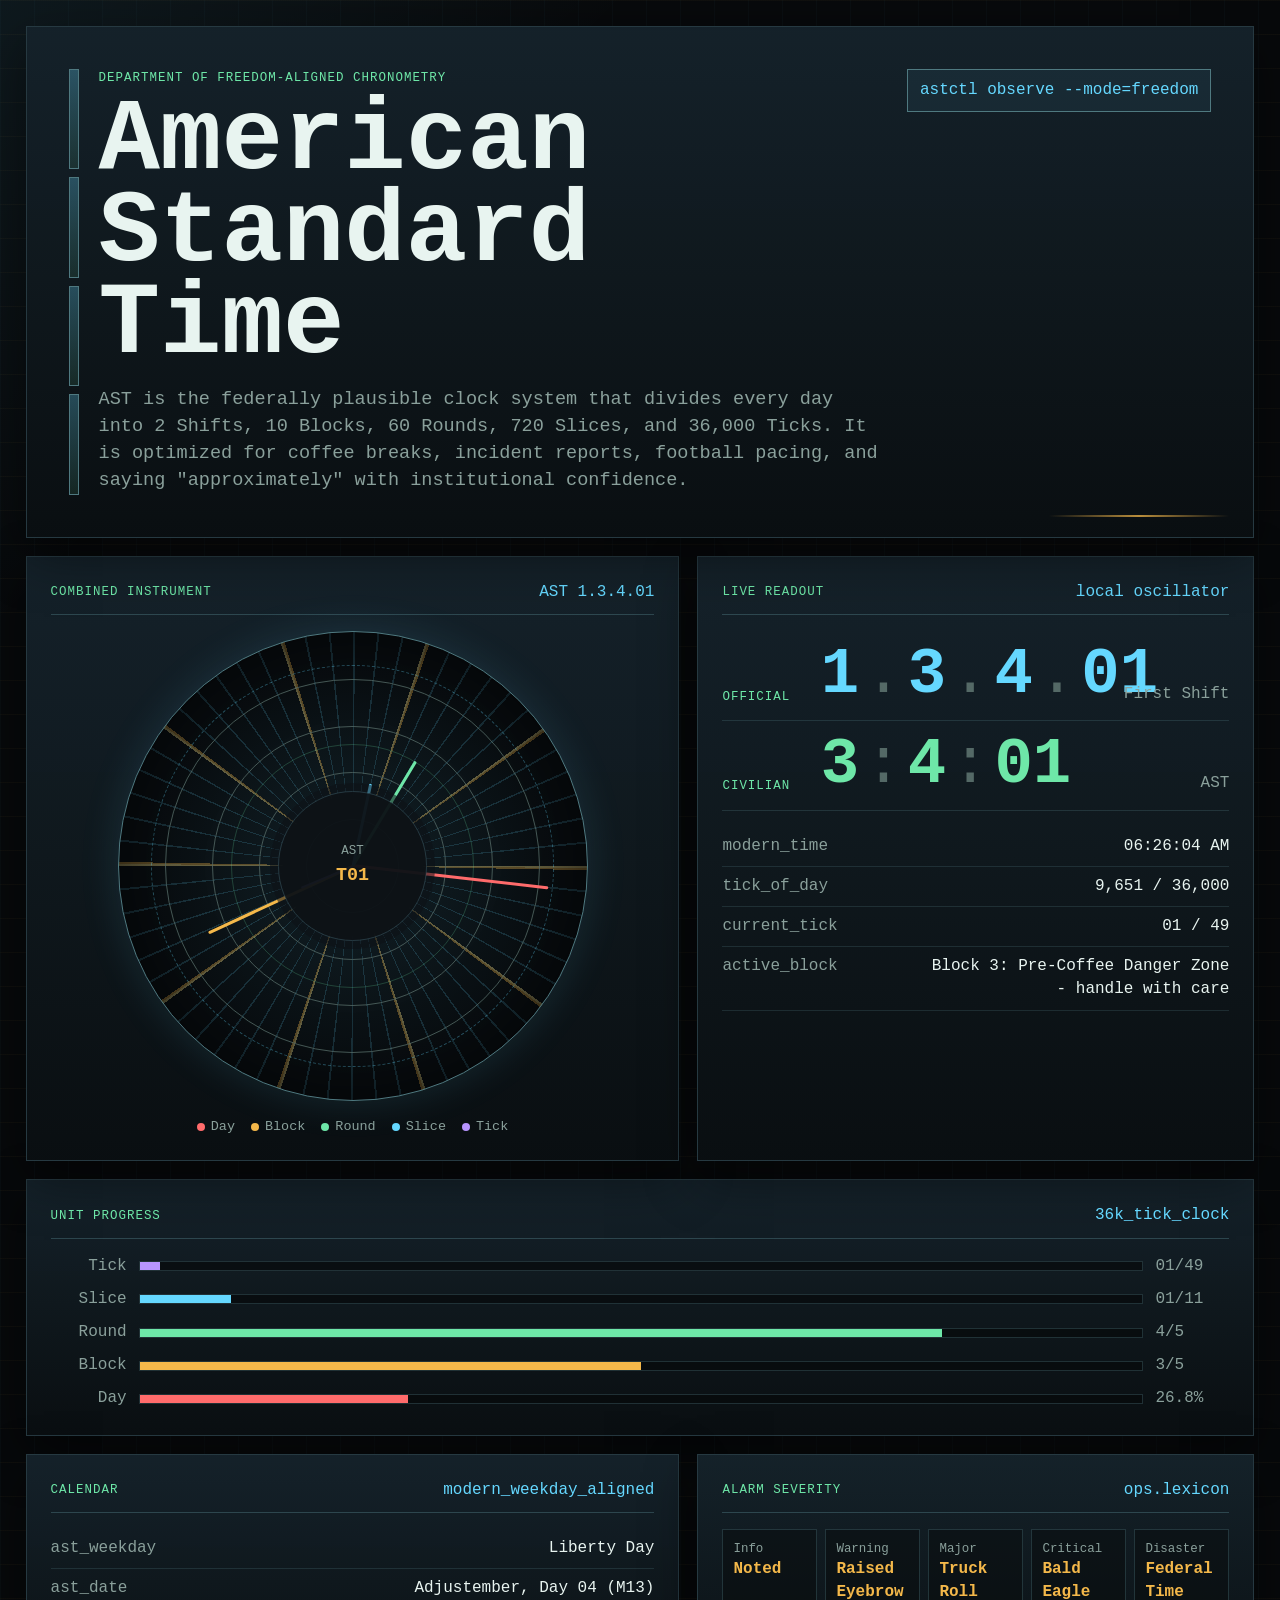
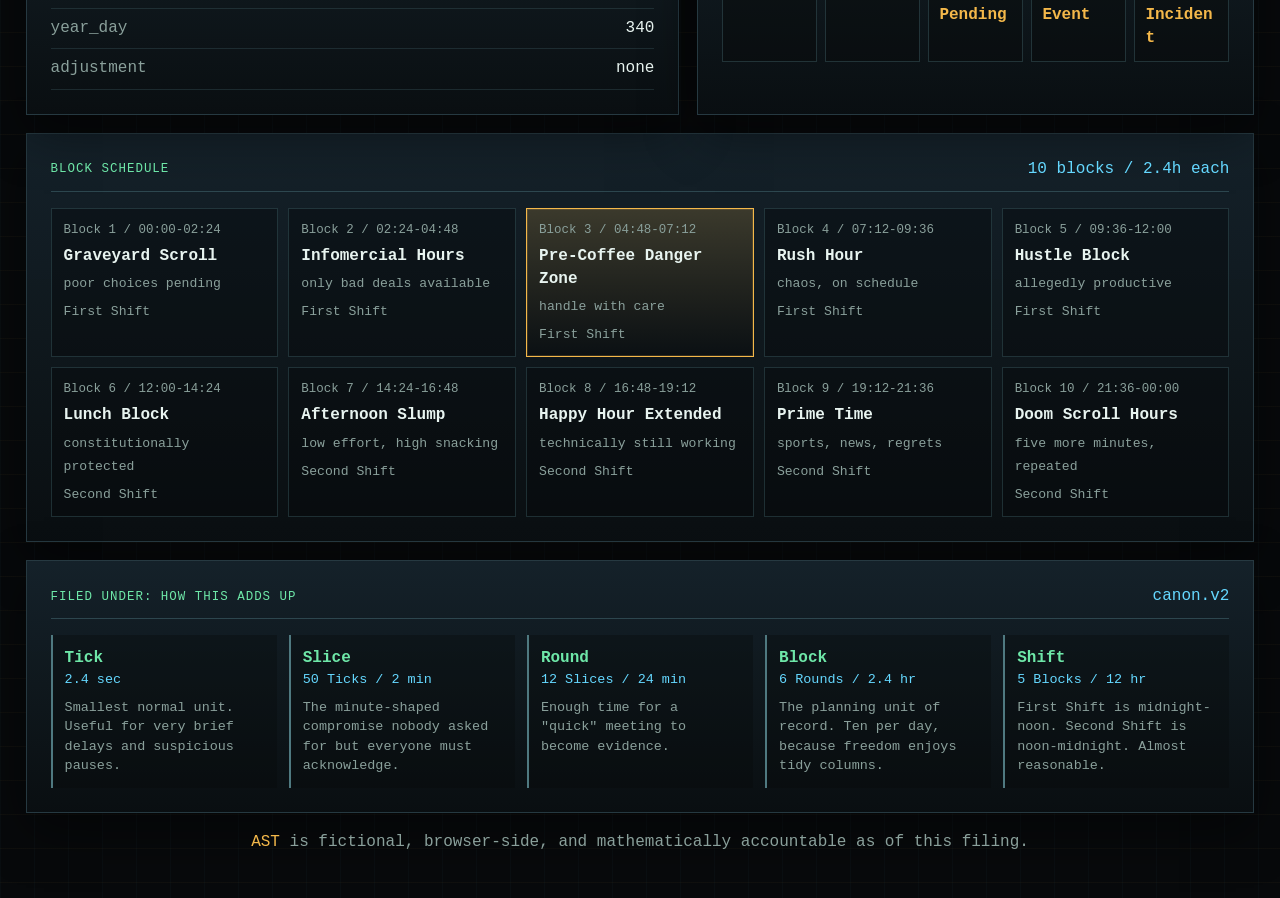
==== commit f67ee7aa: "Revise AST ops console" ====
--- a/index.html
+++ b/index.html
@@ -7,210 +7,177 @@
     <link rel="stylesheet" href="styles.css">
   </head>
   <body>
-    <main class="terminal">
-      <header class="terminal-header">
-        <div>
+    <main class="console">
+      <header class="masthead">
+        <div class="status-rail" aria-hidden="true">
+          <span></span><span></span><span></span><span></span>
+        </div>
+        <div class="masthead-copy">
+          <p class="kicker">Department of Freedom-Aligned Chronometry</p>
           <h1>American Standard Time</h1>
-          <p>because 24 hours was too European, but decimal time was too French</p>
+          <p class="brief">
+            AST is the federally plausible clock system that divides every day into
+            2 Shifts, 10 Blocks, 60 Rounds, 720 Slices, and 36,000 Ticks.
+            It is optimized for coffee breaks, incident reports, football pacing,
+            and saying "approximately" with institutional confidence.
+          </p>
         </div>
-        <code>astctl --live --clock=combined</code>
+        <div class="command-chip">astctl observe --mode=freedom</div>
       </header>
 
-      <section class="section timestamp" aria-label="Current AST timestamp">
-        <div class="section-label">Timestamp</div>
+      <section class="command-grid" aria-label="Live AST console">
+        <article class="clock-panel">
+          <div class="panel-title">
+            <span>Combined Instrument</span>
+            <code id="coreTime">AST 1.1.0.00</code>
+          </div>
 
-        <div class="display-row official">
-          <div class="display-tag">OFFICIAL</div>
-          <div class="display-units" aria-live="polite">
-            <div class="display-unit">
-              <span class="display-unit-num" id="oShift">-</span>
-              <span class="display-unit-lbl">Shift</span>
+          <div class="instrument-wrap">
+            <div class="ast-clock" aria-hidden="true">
+              <div class="clock-scale outer-scale"></div>
+              <div class="clock-scale inner-scale"></div>
+              <div class="clock-orbit day-orbit"></div>
+              <div class="clock-orbit block-orbit"></div>
+              <div class="clock-orbit round-orbit"></div>
+              <div class="clock-orbit slice-orbit"></div>
+              <div class="clock-hand day-hand"></div>
+              <div class="clock-hand block-hand"></div>
+              <div class="clock-hand round-hand"></div>
+              <div class="clock-hand slice-hand"></div>
+              <div class="clock-hand tick-hand"></div>
+              <div class="clock-core">
+                <span>AST</span>
+                <strong id="coreTick">T00</strong>
+              </div>
             </div>
-            <span class="display-sep">.</span>
-            <div class="display-unit">
-              <span class="display-unit-num" id="oBlock">-</span>
-              <span class="display-unit-lbl">Block</span>
-            </div>
-            <span class="display-sep">.</span>
-            <div class="display-unit">
-              <span class="display-unit-num" id="oRound">-</span>
-              <span class="display-unit-lbl">Round</span>
-            </div>
-            <span class="display-sep">.</span>
-            <div class="display-unit">
-              <span class="display-unit-num" id="oSlice">--</span>
-              <span class="display-unit-lbl">Slice</span>
+            <div class="legend">
+              <span><i class="day-dot"></i>Day</span>
+              <span><i class="block-dot"></i>Block</span>
+              <span><i class="round-dot"></i>Round</span>
+              <span><i class="slice-dot"></i>Slice</span>
+              <span><i class="tick-dot"></i>Tick</span>
             </div>
           </div>
-          <div class="display-sub" id="shiftLabel">First Shift</div>
-        </div>
+        </article>
 
-        <div class="display-row civilian">
-          <div class="display-tag">CIVILIAN</div>
-          <div class="display-units">
-            <div class="display-unit ghost" aria-hidden="true">
-              <span class="display-unit-num">-</span>
-              <span class="display-unit-lbl">Shift</span>
-            </div>
-            <span class="display-sep ghost" aria-hidden="true">.</span>
-            <div class="display-unit">
-              <span class="display-unit-num" id="cBlock">-</span>
-              <span class="display-unit-lbl">Block</span>
-            </div>
-            <span class="display-sep">:</span>
-            <div class="display-unit">
-              <span class="display-unit-num" id="cRound">-</span>
-              <span class="display-unit-lbl">Round</span>
-            </div>
-            <span class="display-sep">:</span>
-            <div class="display-unit">
-              <span class="display-unit-num" id="cSlice">--</span>
-              <span class="display-unit-lbl">Slice</span>
-            </div>
+        <article class="readout-panel">
+          <div class="panel-title">
+            <span>Live Readout</span>
+            <code>local oscillator</code>
           </div>
-          <div class="display-sub">AST</div>
-        </div>
+
+          <div class="timestamp official" aria-live="polite">
+            <span class="tag">official</span>
+            <strong>
+              <span id="oShift">1</span><b>.</b><span id="oBlock">1</span><b>.</b><span id="oRound">0</span><b>.</b><span id="oSlice">00</span>
+            </strong>
+            <em id="shiftLabel">First Shift</em>
+          </div>
+
+          <div class="timestamp civilian">
+            <span class="tag">civilian</span>
+            <strong>
+              <span id="cBlock">1</span><b>:</b><span id="cRound">0</span><b>:</b><span id="cSlice">00</span>
+            </strong>
+            <em>AST</em>
+          </div>
+
+          <dl class="signal-list">
+            <div><dt>modern_time</dt><dd id="modernTime">--:--:--</dd></div>
+            <div><dt>tick_of_day</dt><dd id="tickOfDay">0 / 36,000</dd></div>
+            <div><dt>current_tick</dt><dd id="tickValue">00 / 49</dd></div>
+            <div><dt>active_block</dt><dd id="blockAlias">Block 1</dd></div>
+          </dl>
+        </article>
       </section>
 
-      <section class="section clock-section" aria-label="Combined AST clock">
-        <div class="section-label">Combined Clock</div>
-
-        <div class="clock-layout">
-          <div class="ast-clock" aria-hidden="true">
-            <div class="track day-track"></div>
-            <div class="track block-track"></div>
-            <div class="track round-track"></div>
-            <div class="track slice-track"></div>
-            <div class="track tick-track"></div>
-            <div class="clock-hand day-hand"></div>
-            <div class="clock-hand block-hand"></div>
-            <div class="clock-hand round-hand"></div>
-            <div class="clock-hand slice-hand"></div>
-            <div class="clock-hand tick-hand"></div>
-            <div class="clock-core">
-              <span id="coreTime">AST 1.1.0.00</span>
-              <small id="coreTick">T00</small>
-            </div>
+      <section class="strip-panel" aria-label="Unit progress">
+        <div class="panel-title">
+          <span>Unit Progress</span>
+          <code>36k_tick_clock</code>
+        </div>
+        <div class="bars">
+          <div class="bar-row">
+            <span>Tick</span>
+            <div class="bar-track"><i class="bar-fill tick-fill" id="barTick"></i></div>
+            <code id="cntTick">00/49</code>
           </div>
-
-          <div class="clock-readout">
-            <div class="line">
-              <span class="key">modern_time</span>
-              <strong id="modernTime">--:--:--</strong>
-            </div>
-            <div class="line">
-              <span class="key">tick_of_day</span>
-              <strong id="tickOfDay">0 / 36,000</strong>
-            </div>
-            <div class="line">
-              <span class="key">current_tick</span>
-              <strong id="tickValue">00 / 49</strong>
-            </div>
-            <div class="line">
-              <span class="key">block_alias</span>
-              <strong id="blockAlias">Block 1</strong>
-            </div>
+          <div class="bar-row">
+            <span>Slice</span>
+            <div class="bar-track"><i class="bar-fill slice-fill" id="barSlice"></i></div>
+            <code id="cntSlice">00/11</code>
+          </div>
+          <div class="bar-row">
+            <span>Round</span>
+            <div class="bar-track"><i class="bar-fill round-fill" id="barRound"></i></div>
+            <code id="cntRound">0/5</code>
+          </div>
+          <div class="bar-row">
+            <span>Block</span>
+            <div class="bar-track"><i class="bar-fill block-fill" id="barBlock"></i></div>
+            <code id="cntBlock">1/5</code>
+          </div>
+          <div class="bar-row">
+            <span>Day</span>
+            <div class="bar-track"><i class="bar-fill day-fill" id="barDay"></i></div>
+            <code id="cntDay">0.0%</code>
           </div>
         </div>
       </section>
 
-      <section class="section">
-        <div class="section-label">Unit Progress</div>
-        <div class="bars">
-          <div class="bar-row">
-            <span class="bar-label">Tick</span>
-            <span class="bar-track"><span class="bar-fill tick-fill" id="barTick"></span></span>
-            <span class="bar-count" id="cntTick">00/49</span>
+      <section class="split-grid">
+        <article class="data-panel">
+          <div class="panel-title">
+            <span>Calendar</span>
+            <code>modern_weekday_aligned</code>
           </div>
-          <div class="bar-row">
-            <span class="bar-label">Slice</span>
-            <span class="bar-track"><span class="bar-fill slice-fill" id="barSlice"></span></span>
-            <span class="bar-count" id="cntSlice">00/11</span>
+          <dl class="calendar-list">
+            <div><dt>ast_weekday</dt><dd id="workday">Manday</dd></div>
+            <div><dt>ast_date</dt><dd id="calendarDate">Januqueue, Day 01</dd></div>
+            <div><dt>year_day</dt><dd id="yearDay">1</dd></div>
+            <div><dt>adjustment</dt><dd id="adjustment">none</dd></div>
+          </dl>
+        </article>
+
+        <article class="data-panel">
+          <div class="panel-title">
+            <span>Alarm Severity</span>
+            <code>ops.lexicon</code>
           </div>
-          <div class="bar-row">
-            <span class="bar-label">Round</span>
-            <span class="bar-track"><span class="bar-fill round-fill" id="barRound"></span></span>
-            <span class="bar-count" id="cntRound">0/5</span>
-          </div>
-          <div class="bar-row">
-            <span class="bar-label">Block</span>
-            <span class="bar-track"><span class="bar-fill block-fill" id="barBlock"></span></span>
-            <span class="bar-count" id="cntBlock">1/5</span>
-          </div>
-          <div class="bar-row">
-            <span class="bar-label">Day</span>
-            <span class="bar-track"><span class="bar-fill day-fill" id="barDay"></span></span>
-            <span class="bar-count" id="cntDay">0.0%</span>
-          </div>
+          <ol class="severity-list">
+            <li><span>Info</span><strong>Noted</strong></li>
+            <li><span>Warning</span><strong>Raised Eyebrow</strong></li>
+            <li><span>Major</span><strong>Truck Roll Pending</strong></li>
+            <li><span>Critical</span><strong>Bald Eagle Event</strong></li>
+            <li><span>Disaster</span><strong>Federal Time Incident</strong></li>
+          </ol>
+        </article>
+      </section>
+
+      <section class="block-panel" aria-label="Named AST blocks">
+        <div class="panel-title">
+          <span>Block Schedule</span>
+          <code>10 blocks / 2.4h each</code>
+        </div>
+        <div class="block-grid" id="blockGrid"></div>
+      </section>
+
+      <section class="data-panel about-panel" aria-label="AST unit explanation">
+        <div class="panel-title">
+          <span>Filed Under: How This Adds Up</span>
+          <code>canon.v2</code>
+        </div>
+        <div class="unit-grid">
+          <div><strong>Tick</strong><span>2.4 sec</span><p>Smallest normal unit. Useful for very brief delays and suspicious pauses.</p></div>
+          <div><strong>Slice</strong><span>50 Ticks / 2 min</span><p>The minute-shaped compromise nobody asked for but everyone must acknowledge.</p></div>
+          <div><strong>Round</strong><span>12 Slices / 24 min</span><p>Enough time for a "quick" meeting to become evidence.</p></div>
+          <div><strong>Block</strong><span>6 Rounds / 2.4 hr</span><p>The planning unit of record. Ten per day, because freedom enjoys tidy columns.</p></div>
+          <div><strong>Shift</strong><span>5 Blocks / 12 hr</span><p>First Shift is midnight-noon. Second Shift is noon-midnight. Almost reasonable.</p></div>
         </div>
       </section>
 
-      <section class="section calendar-section" aria-label="AST calendar">
-        <div class="section-label">Calendar</div>
-        <div class="calendar-grid">
-          <div>
-            <span class="cal-key">AST WEEKDAY</span>
-            <strong class="cal-val accent" id="workday">Manday</strong>
-          </div>
-          <div>
-            <span class="cal-key">AST DATE</span>
-            <strong class="cal-val" id="calendarDate">Januqueue, Day 01</strong>
-          </div>
-          <div>
-            <span class="cal-key">YEAR DAY</span>
-            <strong class="cal-val" id="yearDay">1</strong>
-          </div>
-          <div>
-            <span class="cal-key">ADJUSTMENT</span>
-            <strong class="cal-val muted" id="adjustment">none</strong>
-          </div>
-        </div>
-      </section>
-
-      <section class="section about-section" aria-label="How AST works">
-        <div class="section-label">How It Works</div>
-        <div class="about-grid">
-          <div class="about-row">
-            <span class="about-unit tick-text">Tick</span>
-            <span class="about-value">base unit<br><small>2.4 sec, 36,000/day</small></span>
-            <span class="about-desc">For short delays, microwave impatience, and waiting before saying “so anyway...”</span>
-          </div>
-          <div class="about-row">
-            <span class="about-unit slice-text">Slice</span>
-            <span class="about-value">50 Ticks<br><small>2 min, 720/day</small></span>
-            <span class="about-desc">Slightly longer than a normal minute in spirit, but now mathematically accountable.</span>
-          </div>
-          <div class="about-row">
-            <span class="about-unit round-text">Round</span>
-            <span class="about-value">12 Slices<br><small>24 min, 60/day</small></span>
-            <span class="about-desc">The standard unit for meetings, sports breaks, and optimistic maintenance windows.</span>
-          </div>
-          <div class="about-row">
-            <span class="about-unit block-text">Block</span>
-            <span class="about-value">6 Rounds<br><small>2.4 hr, 10/day</small></span>
-            <span class="about-desc">The main planning unit. Ten per day, five per Shift, suspiciously tidy.</span>
-          </div>
-          <div class="about-row">
-            <span class="about-unit shift-text">Shift</span>
-            <span class="about-value">5 Blocks<br><small>12 hr, 2/day</small></span>
-            <span class="about-desc">First Shift is midnight to noon. Second Shift is noon to midnight.</span>
-          </div>
-        </div>
-      </section>
-
-      <section class="section severity-section" aria-label="Alarm severity levels">
-        <div class="section-label">Alarm Severity</div>
-        <ol class="severity-list">
-          <li><span>Info</span><strong>Noted</strong></li>
-          <li><span>Warning</span><strong>Raised Eyebrow</strong></li>
-          <li><span>Major</span><strong>Truck Roll Pending</strong></li>
-          <li><span>Critical</span><strong>Bald Eagle Event</strong></li>
-          <li><span>Disaster</span><strong>Federal Time Incident</strong></li>
-        </ol>
-      </section>
-
       <footer class="footer">
-        <span>AST</span> updates every quarter-second. Canon: 1 day = 2 Shifts = 10 Blocks = 60 Rounds = 720 Slices = 36,000 Ticks.
+        <span>AST</span> is fictional, browser-side, and mathematically accountable as of this filing.
       </footer>
     </main>
 
--- a/styles.css
+++ b/styles.css
@@ -1,18 +1,20 @@
 :root {
   color-scheme: dark;
-  --bg: #0a0a0f;
-  --panel: #111118;
-  --panel-2: #16161f;
-  --border: #2a2a3a;
-  --accent: #f5a623;
-  --cyan: #4fc3f7;
-  --green: #69f0ae;
-  --blue: #7986cb;
-  --red: #ef5350;
-  --purple: #ce93d8;
-  --dim: #8888a8;
-  --text: #f4f4ff;
-  --shadow: rgba(0, 0, 0, 0.42);
+  --bg: #07090b;
+  --surface: #0d1216;
+  --surface-2: #111920;
+  --surface-3: #15232b;
+  --line: #263941;
+  --line-hot: #4f7980;
+  --text: #e8f4f0;
+  --muted: #8aa09b;
+  --faint: #546966;
+  --amber: #f4b84a;
+  --green: #6ee7a8;
+  --cyan: #65d8ff;
+  --red: #ff6b6b;
+  --violet: #b895ff;
+  --shadow: rgba(0, 0, 0, 0.44);
 }
 
 * {
@@ -21,152 +23,149 @@
 
 body {
   min-width: 320px;
-  min-height: 100vh;
   margin: 0;
-  padding: clamp(12px, 2vw, 24px);
-  display: flex;
-  justify-content: center;
-  align-items: flex-start;
   color: var(--text);
   background:
-    linear-gradient(rgba(79, 195, 247, 0.025) 1px, transparent 1px),
-    linear-gradient(90deg, rgba(79, 195, 247, 0.018) 1px, transparent 1px),
+    linear-gradient(135deg, rgba(101, 216, 255, 0.08), transparent 28rem),
+    linear-gradient(rgba(244, 184, 74, 0.035) 1px, transparent 1px),
+    linear-gradient(90deg, rgba(101, 216, 255, 0.025) 1px, transparent 1px),
     var(--bg);
-  background-size: 24px 24px;
-  font-family: "Courier New", Courier, monospace;
+  background-size: auto, 34px 34px, 34px 34px, auto;
+  font-family: ui-monospace, SFMono-Regular, Menlo, Monaco, Consolas, "Liberation Mono", monospace;
   line-height: 1.45;
 }
 
-.terminal {
-  width: min(920px, 100%);
-  border: 1px solid var(--border);
-  border-radius: 10px;
+.console {
+  width: min(1360px, 100%);
+  margin: 0 auto;
+  padding: clamp(14px, 2vw, 28px);
+}
+
+.masthead,
+.clock-panel,
+.readout-panel,
+.strip-panel,
+.data-panel,
+.block-panel {
+  border: 1px solid var(--line);
+  background:
+    linear-gradient(180deg, rgba(21, 35, 43, 0.92), rgba(9, 14, 17, 0.95)),
+    var(--surface);
+  box-shadow: 0 18px 50px var(--shadow);
+}
+
+.masthead {
+  position: relative;
+  display: grid;
+  grid-template-columns: 10px minmax(0, 1fr) auto;
+  gap: 20px;
+  align-items: stretch;
+  min-height: 230px;
+  padding: clamp(18px, 3.5vw, 42px);
   overflow: hidden;
-  background: var(--panel);
-  box-shadow: 0 0 44px var(--shadow);
-}
-
-.terminal-header {
+}
+
+.masthead::after {
+  content: "";
+  position: absolute;
+  inset: auto 24px 20px auto;
+  width: 180px;
+  height: 2px;
+  background: linear-gradient(90deg, transparent, var(--amber), transparent);
+  opacity: 0.75;
+}
+
+.status-rail {
+  display: grid;
+  grid-template-rows: repeat(4, 1fr);
+  gap: 8px;
+}
+
+.status-rail span {
+  border: 1px solid var(--line-hot);
+  background: linear-gradient(180deg, rgba(101, 216, 255, 0.28), rgba(110, 231, 168, 0.1));
+}
+
+.masthead-copy {
+  align-self: center;
+}
+
+.kicker,
+.panel-title span,
+.tag {
+  margin: 0;
+  color: var(--green);
+  font-size: 0.78rem;
+  letter-spacing: 0.08em;
+  text-transform: uppercase;
+}
+
+h1 {
+  max-width: 12ch;
+  margin: 8px 0 16px;
+  color: var(--text);
+  font-size: clamp(3rem, 8vw, 7rem);
+  line-height: 0.9;
+  letter-spacing: 0;
+}
+
+.brief {
+  max-width: 74ch;
+  margin: 0;
+  color: var(--muted);
+  font-size: clamp(0.98rem, 1.5vw, 1.16rem);
+}
+
+.command-chip {
+  align-self: start;
+  justify-self: end;
+  max-width: 100%;
+  padding: 9px 12px;
+  border: 1px solid var(--line-hot);
+  color: var(--cyan);
+  background: rgba(101, 216, 255, 0.06);
+  white-space: nowrap;
+  overflow: hidden;
+  text-overflow: ellipsis;
+}
+
+.command-grid,
+.split-grid {
+  display: grid;
+  grid-template-columns: minmax(0, 1.08fr) minmax(360px, 0.92fr);
+  gap: 18px;
+  margin-top: 18px;
+}
+
+.clock-panel,
+.readout-panel,
+.strip-panel,
+.data-panel,
+.block-panel {
+  min-width: 0;
+  padding: clamp(16px, 2.4vw, 24px);
+}
+
+.panel-title {
   display: flex;
+  align-items: center;
   justify-content: space-between;
-  gap: 16px;
-  padding: 18px clamp(16px, 3vw, 26px);
-  border-bottom: 1px solid var(--border);
-  background: var(--panel-2);
-}
-
-h1,
-p {
-  margin: 0;
-}
-
-h1 {
-  color: var(--accent);
-  font-size: clamp(1.05rem, 4vw, 1.55rem);
-  letter-spacing: 0.18em;
-  text-transform: uppercase;
-}
-
-.terminal-header p,
-.footer,
-.display-sub,
-.cal-key,
-.about-desc,
-small {
-  color: var(--dim);
+  gap: 12px;
+  margin-bottom: 16px;
+  padding-bottom: 10px;
+  border-bottom: 1px solid rgba(79, 121, 128, 0.45);
 }
 
 code {
-  flex: 0 1 auto;
   color: var(--cyan);
   font: inherit;
   overflow-wrap: anywhere;
-  text-align: right;
-}
-
-.section {
-  padding: clamp(16px, 3vw, 24px) clamp(16px, 3vw, 26px);
-  border-bottom: 1px solid var(--border);
-}
-
-.section-label {
-  margin-bottom: 12px;
-  color: var(--dim);
-  font-size: 0.78rem;
-  letter-spacing: 0.15em;
-  text-transform: uppercase;
-}
-
-.display-row {
-  display: flex;
-  justify-content: center;
-  align-items: flex-start;
-  gap: 12px;
-  margin: 8px 0;
-}
-
-.display-tag {
-  width: 8ch;
-  padding-top: 9px;
-  flex: 0 0 auto;
-  color: var(--dim);
-  font-size: 0.85rem;
-}
-
-.display-units {
-  display: flex;
-  justify-content: center;
-  align-items: flex-start;
-  min-width: 0;
-}
-
-.display-unit {
-  width: clamp(52px, 9vw, 78px);
-  display: flex;
-  flex-direction: column;
-  align-items: center;
-}
-
-.display-unit-num {
-  color: var(--cyan);
-  font-size: clamp(2rem, 7vw, 3.35rem);
-  font-weight: 700;
-  line-height: 0.95;
-}
-
-.civilian .display-unit-num {
-  color: var(--green);
-}
-
-.display-unit-lbl {
-  color: var(--dim);
-  font-size: 0.72rem;
-  white-space: nowrap;
-}
-
-.display-sep {
-  padding: 0 2px;
-  color: #555580;
-  font-size: clamp(2rem, 7vw, 3.35rem);
-  line-height: 0.92;
-}
-
-.display-sub {
-  width: 13ch;
-  padding-top: 9px;
-  flex: 0 1 auto;
-  font-size: 0.85rem;
-}
-
-.ghost {
-  visibility: hidden;
-}
-
-.clock-layout {
-  display: grid;
-  grid-template-columns: minmax(260px, 0.95fr) minmax(260px, 1fr);
-  gap: clamp(18px, 4vw, 36px);
-  align-items: center;
+}
+
+.instrument-wrap {
+  display: grid;
+  justify-items: center;
+  gap: 16px;
 }
 
 .ast-clock {
@@ -176,85 +175,84 @@
   --slice-angle: 0deg;
   --tick-angle: 0deg;
   position: relative;
-  width: min(100%, 420px);
+  width: min(100%, 470px);
   aspect-ratio: 1;
-  margin: 0 auto;
-  border: 1px solid var(--border);
+  border: 1px solid var(--line-hot);
   border-radius: 50%;
   background:
-    radial-gradient(circle at center, #111118 0 24%, transparent 24.5%),
-    repeating-conic-gradient(from -90deg, rgba(245, 166, 35, 0.32) 0 1deg, transparent 1deg 36deg),
-    repeating-conic-gradient(from -90deg, rgba(105, 240, 174, 0.2) 0 0.75deg, transparent 0.75deg 6deg),
-    #0d0d12;
-  box-shadow: inset 0 0 44px rgba(0, 0, 0, 0.62), 0 0 34px rgba(79, 195, 247, 0.08);
-}
-
-.track,
+    radial-gradient(circle at center, var(--surface) 0 21%, transparent 21.5%),
+    repeating-conic-gradient(from -90deg, rgba(244, 184, 74, 0.34) 0 1deg, transparent 1deg 36deg),
+    repeating-conic-gradient(from -90deg, rgba(101, 216, 255, 0.16) 0 0.5deg, transparent 0.5deg 6deg),
+    radial-gradient(circle at center, rgba(101, 216, 255, 0.1), transparent 64%),
+    #080c0f;
+  box-shadow: inset 0 0 70px rgba(0, 0, 0, 0.68), 0 0 42px rgba(101, 216, 255, 0.12);
+}
+
+.clock-scale,
+.clock-orbit,
 .clock-hand {
   position: absolute;
+  pointer-events: none;
+}
+
+.outer-scale {
+  inset: 7%;
+  border: 1px dashed rgba(101, 216, 255, 0.32);
   border-radius: 50%;
-  pointer-events: none;
-}
-
-.track {
-  border: 1px solid rgba(136, 136, 168, 0.3);
-}
-
-.day-track {
-  inset: 5%;
-}
-
-.block-track {
-  inset: 15%;
-}
-
-.round-track {
-  inset: 25%;
-}
-
-.slice-track {
-  inset: 35%;
-}
-
-.tick-track {
-  inset: 45%;
-}
+}
+
+.inner-scale {
+  inset: 24%;
+  border: 1px solid rgba(110, 231, 168, 0.22);
+  border-radius: 50%;
+}
+
+.clock-orbit {
+  border: 1px solid rgba(84, 105, 102, 0.8);
+  border-radius: 50%;
+}
+
+.day-orbit { inset: 10%; }
+.block-orbit { inset: 20%; }
+.round-orbit { inset: 30%; }
+.slice-orbit { inset: 40%; }
 
 .clock-hand {
   left: 50%;
   bottom: 50%;
   width: 3px;
   transform-origin: 50% 100%;
+  border-radius: 99px;
 }
 
 .day-hand {
-  height: 44%;
+  height: 42%;
   background: var(--red);
   transform: translateX(-50%) rotate(var(--day-angle));
 }
 
 .block-hand {
-  height: 35%;
-  background: var(--accent);
+  height: 34%;
+  background: var(--amber);
   transform: translateX(-50%) rotate(var(--block-angle));
 }
 
 .round-hand {
-  height: 27%;
+  height: 26%;
   background: var(--green);
   transform: translateX(-50%) rotate(var(--round-angle));
 }
 
 .slice-hand {
-  height: 19%;
-  background: var(--blue);
+  height: 18%;
+  background: var(--cyan);
   transform: translateX(-50%) rotate(var(--slice-angle));
 }
 
 .tick-hand {
   width: 2px;
   height: 12%;
-  background: var(--purple);
+  background: var(--violet);
   transform: translateX(-50%) rotate(var(--tick-angle));
 }
 
@@ -263,51 +261,114 @@
   inset: 34%;
   display: grid;
   place-content: center;
+  gap: 3px;
   text-align: center;
-  border: 1px solid var(--border);
+  border: 1px solid var(--line);
   border-radius: 50%;
-  background: #111118;
-  box-shadow: 0 0 0 8px rgba(17, 17, 24, 0.8);
+  background: rgba(13, 18, 22, 0.96);
+  box-shadow: 0 0 0 8px rgba(13, 18, 22, 0.55);
 }
 
 .clock-core span {
-  color: var(--accent);
-  font-weight: 700;
-  font-size: clamp(0.86rem, 2.4vw, 1.2rem);
-  white-space: nowrap;
-}
-
-.clock-core small {
-  color: var(--purple);
-}
-
-.clock-readout {
+  color: var(--muted);
+  font-size: 0.78rem;
+}
+
+.clock-core strong {
+  color: var(--amber);
+  font-size: clamp(0.9rem, 2vw, 1.15rem);
+}
+
+.legend {
+  display: flex;
+  flex-wrap: wrap;
+  justify-content: center;
+  gap: 10px 16px;
+  color: var(--muted);
+  font-size: 0.84rem;
+}
+
+.legend span {
+  display: inline-flex;
+  align-items: center;
+  gap: 6px;
+}
+
+.legend i {
+  width: 8px;
+  height: 8px;
+  border-radius: 50%;
+}
+
+.day-dot { background: var(--red); }
+.block-dot { background: var(--amber); }
+.round-dot { background: var(--green); }
+.slice-dot { background: var(--cyan); }
+.tick-dot { background: var(--violet); }
+
+.timestamp {
+  display: grid;
+  grid-template-columns: 9ch minmax(0, 1fr) auto;
+  gap: 12px;
+  align-items: end;
+  padding: 14px 0;
+  border-bottom: 1px solid rgba(79, 121, 128, 0.28);
+}
+
+.timestamp strong {
+  display: flex;
+  gap: 5px;
   min-width: 0;
-}
-
-.line {
-  display: grid;
-  grid-template-columns: minmax(9ch, 0.8fr) minmax(0, 1.2fr);
-  gap: 14px;
+  color: var(--cyan);
+  font-size: clamp(2rem, 5vw, 4rem);
+  line-height: 0.95;
+}
+
+.timestamp b {
+  color: var(--faint);
+  font-weight: 400;
+}
+
+.timestamp em {
+  color: var(--muted);
+  font-style: normal;
+}
+
+.civilian strong {
+  color: var(--green);
+}
+
+.signal-list,
+.calendar-list {
+  margin: 16px 0 0;
+}
+
+.signal-list div,
+.calendar-list div {
+  display: grid;
+  grid-template-columns: minmax(10ch, 0.75fr) minmax(0, 1.25fr);
+  gap: 12px;
   padding: 8px 0;
-  border-bottom: 1px solid rgba(42, 42, 58, 0.75);
-}
-
-.line:last-child {
-  border-bottom: 0;
-}
-
-.key {
-  color: var(--dim);
-}
-
-.line strong {
-  min-width: 0;
+  border-bottom: 1px solid rgba(79, 121, 128, 0.25);
+}
+
+dt {
+  color: var(--muted);
+}
+
+dd {
+  margin: 0;
   color: var(--text);
   text-align: right;
   overflow-wrap: anywhere;
 }
 
+.strip-panel,
+.block-panel,
+.about-panel {
+  margin-top: 18px;
+}
+
 .bars {
   display: grid;
   gap: 10px;
@@ -315,100 +376,44 @@
 
 .bar-row {
   display: grid;
-  grid-template-columns: 72px minmax(0, 1fr) 70px;
-  gap: 10px;
+  grid-template-columns: 76px minmax(0, 1fr) 74px;
+  gap: 12px;
   align-items: center;
 }
 
-.bar-label,
-.bar-count {
-  color: var(--dim);
-  font-size: 0.86rem;
-}
-
-.bar-label {
+.bar-row > span,
+.bar-row code {
+  color: var(--muted);
+}
+
+.bar-row > span {
   text-align: right;
 }
 
 .bar-track {
-  height: 9px;
+  height: 10px;
   overflow: hidden;
-  border-radius: 999px;
-  background: #1e1e2e;
+  border: 1px solid rgba(79, 121, 128, 0.34);
+  background: rgba(7, 9, 11, 0.7);
 }
 
 .bar-fill {
   display: block;
   width: 0%;
   height: 100%;
-  border-radius: inherit;
   transition: width 0.2s linear;
 }
 
-.tick-fill { background: var(--purple); }
-.slice-fill { background: var(--blue); }
+.tick-fill { background: var(--violet); }
+.slice-fill { background: var(--cyan); }
 .round-fill { background: var(--green); }
-.block-fill { background: var(--accent); }
+.block-fill { background: var(--amber); }
 .day-fill { background: var(--red); }
 
-.calendar-grid {
-  display: grid;
-  grid-template-columns: repeat(4, minmax(0, 1fr));
-  gap: 16px;
-}
-
-.cal-key {
-  display: block;
-  font-size: 0.76rem;
-  letter-spacing: 0.08em;
-}
-
-.cal-val {
-  display: block;
-  min-width: 0;
-  color: var(--text);
-  font-size: clamp(1rem, 2.8vw, 1.35rem);
-  overflow-wrap: anywhere;
-}
-
-.cal-val.accent {
-  color: var(--accent);
-}
-
-.cal-val.muted {
-  color: var(--dim);
-}
-
-.about-grid {
-  display: grid;
-  gap: 10px;
-}
-
-.about-row {
-  display: grid;
-  grid-template-columns: 78px 154px minmax(0, 1fr);
-  gap: 12px;
-  align-items: start;
-}
-
-.about-unit {
-  font-weight: 700;
-}
-
-.about-value {
-  color: var(--text);
-}
-
-.tick-text { color: var(--purple); }
-.slice-text { color: var(--blue); }
-.round-text { color: var(--green); }
-.block-text { color: var(--accent); }
-.shift-text { color: var(--cyan); }
-
 .severity-list {
   display: grid;
   grid-template-columns: repeat(5, minmax(0, 1fr));
-  gap: 10px;
+  gap: 8px;
   margin: 0;
   padding: 0;
   list-style: none;
@@ -417,8 +422,8 @@
 .severity-list li {
   min-width: 0;
   padding: 10px;
-  border: 1px solid var(--border);
-  background: #0d0d12;
+  border: 1px solid rgba(79, 121, 128, 0.35);
+  background: rgba(7, 9, 11, 0.45);
 }
 
 .severity-list span,
@@ -427,96 +432,164 @@
 }
 
 .severity-list span {
-  color: var(--dim);
+  color: var(--muted);
   font-size: 0.78rem;
 }
 
 .severity-list strong {
-  color: var(--accent);
+  color: var(--amber);
   overflow-wrap: anywhere;
 }
 
+.block-grid {
+  display: grid;
+  grid-template-columns: repeat(5, minmax(0, 1fr));
+  gap: 10px;
+}
+
+.block-card {
+  min-width: 0;
+  padding: 12px;
+  border: 1px solid rgba(79, 121, 128, 0.32);
+  background: rgba(7, 9, 11, 0.42);
+}
+
+.block-card.active {
+  border-color: var(--amber);
+  background: linear-gradient(180deg, rgba(244, 184, 74, 0.18), rgba(7, 9, 11, 0.5));
+  box-shadow: inset 0 0 0 1px rgba(244, 184, 74, 0.16);
+}
+
+.block-card code {
+  display: block;
+  color: var(--muted);
+  font-size: 0.78rem;
+}
+
+.block-card strong {
+  display: block;
+  margin: 6px 0 4px;
+  color: var(--text);
+  overflow-wrap: anywhere;
+}
+
+.block-card span,
+.block-card p {
+  color: var(--muted);
+  font-size: 0.82rem;
+}
+
+.block-card p {
+  margin: 7px 0 0;
+}
+
+.unit-grid {
+  display: grid;
+  grid-template-columns: repeat(5, minmax(0, 1fr));
+  gap: 12px;
+}
+
+.unit-grid div {
+  min-width: 0;
+  padding: 12px;
+  border-left: 2px solid var(--line-hot);
+  background: rgba(7, 9, 11, 0.35);
+}
+
+.unit-grid strong,
+.unit-grid span {
+  display: block;
+}
+
+.unit-grid strong {
+  color: var(--green);
+}
+
+.unit-grid span {
+  color: var(--cyan);
+  font-size: 0.84rem;
+}
+
+.unit-grid p {
+  margin: 8px 0 0;
+  color: var(--muted);
+  font-size: 0.84rem;
+}
+
 .footer {
-  padding: 14px 20px;
-  background: #0d0d12;
+  padding: 18px;
+  color: var(--muted);
   text-align: center;
-  font-size: 0.8rem;
 }
 
 .footer span {
-  color: var(--accent);
-}
-
-@media (max-width: 760px) {
-  body {
+  color: var(--amber);
+}
+
+@media (max-width: 1040px) {
+  .command-grid,
+  .split-grid,
+  .unit-grid {
+    grid-template-columns: 1fr;
+  }
+
+  .block-grid {
+    grid-template-columns: repeat(2, minmax(0, 1fr));
+  }
+}
+
+@media (max-width: 720px) {
+  .console {
     padding: 0;
   }
 
-  .terminal {
-    min-height: 100vh;
-    border-width: 0;
-    border-radius: 0;
-  }
-
-  .terminal-header,
-  .display-row,
-  .clock-layout {
-    flex-direction: column;
-  }
-
-  .terminal-header {
-    display: block;
-  }
-
-  .terminal-header code {
-    display: block;
-    margin-top: 8px;
-    text-align: left;
-  }
-
-  .display-row {
-    align-items: center;
-  }
-
-  .display-tag,
-  .display-sub {
-    width: auto;
-    padding-top: 0;
-    text-align: center;
-  }
-
-  .ghost {
-    display: none;
-  }
-
-  .clock-layout,
-  .calendar-grid,
-  .severity-list {
+  .masthead {
     grid-template-columns: 1fr;
-  }
-
-  .about-row {
+    min-height: auto;
+  }
+
+  .status-rail {
+    grid-template-columns: repeat(4, 1fr);
+    grid-template-rows: none;
+    height: 8px;
+  }
+
+  .command-chip {
+    justify-self: stretch;
+  }
+
+  .clock-panel,
+  .readout-panel,
+  .strip-panel,
+  .data-panel,
+  .block-panel,
+  .masthead {
+    border-left: 0;
+    border-right: 0;
+  }
+
+  .timestamp,
+  .signal-list div,
+  .calendar-list div {
     grid-template-columns: 1fr;
     gap: 4px;
   }
 
-  .line {
+  .timestamp strong {
+    font-size: clamp(2rem, 13vw, 3.2rem);
+  }
+
+  dd {
+    text-align: left;
+  }
+
+  .severity-list,
+  .block-grid {
     grid-template-columns: 1fr;
-    gap: 2px;
-  }
-
-  .line strong {
-    text-align: left;
-  }
-}
-
-@media (max-width: 420px) {
-  .display-unit {
-    width: 46px;
   }
 
   .bar-row {
-    grid-template-columns: 54px minmax(0, 1fr) 54px;
-    gap: 7px;
-  }
-}
+    grid-template-columns: 56px minmax(0, 1fr) 58px;
+    gap: 8px;
+  }
+}
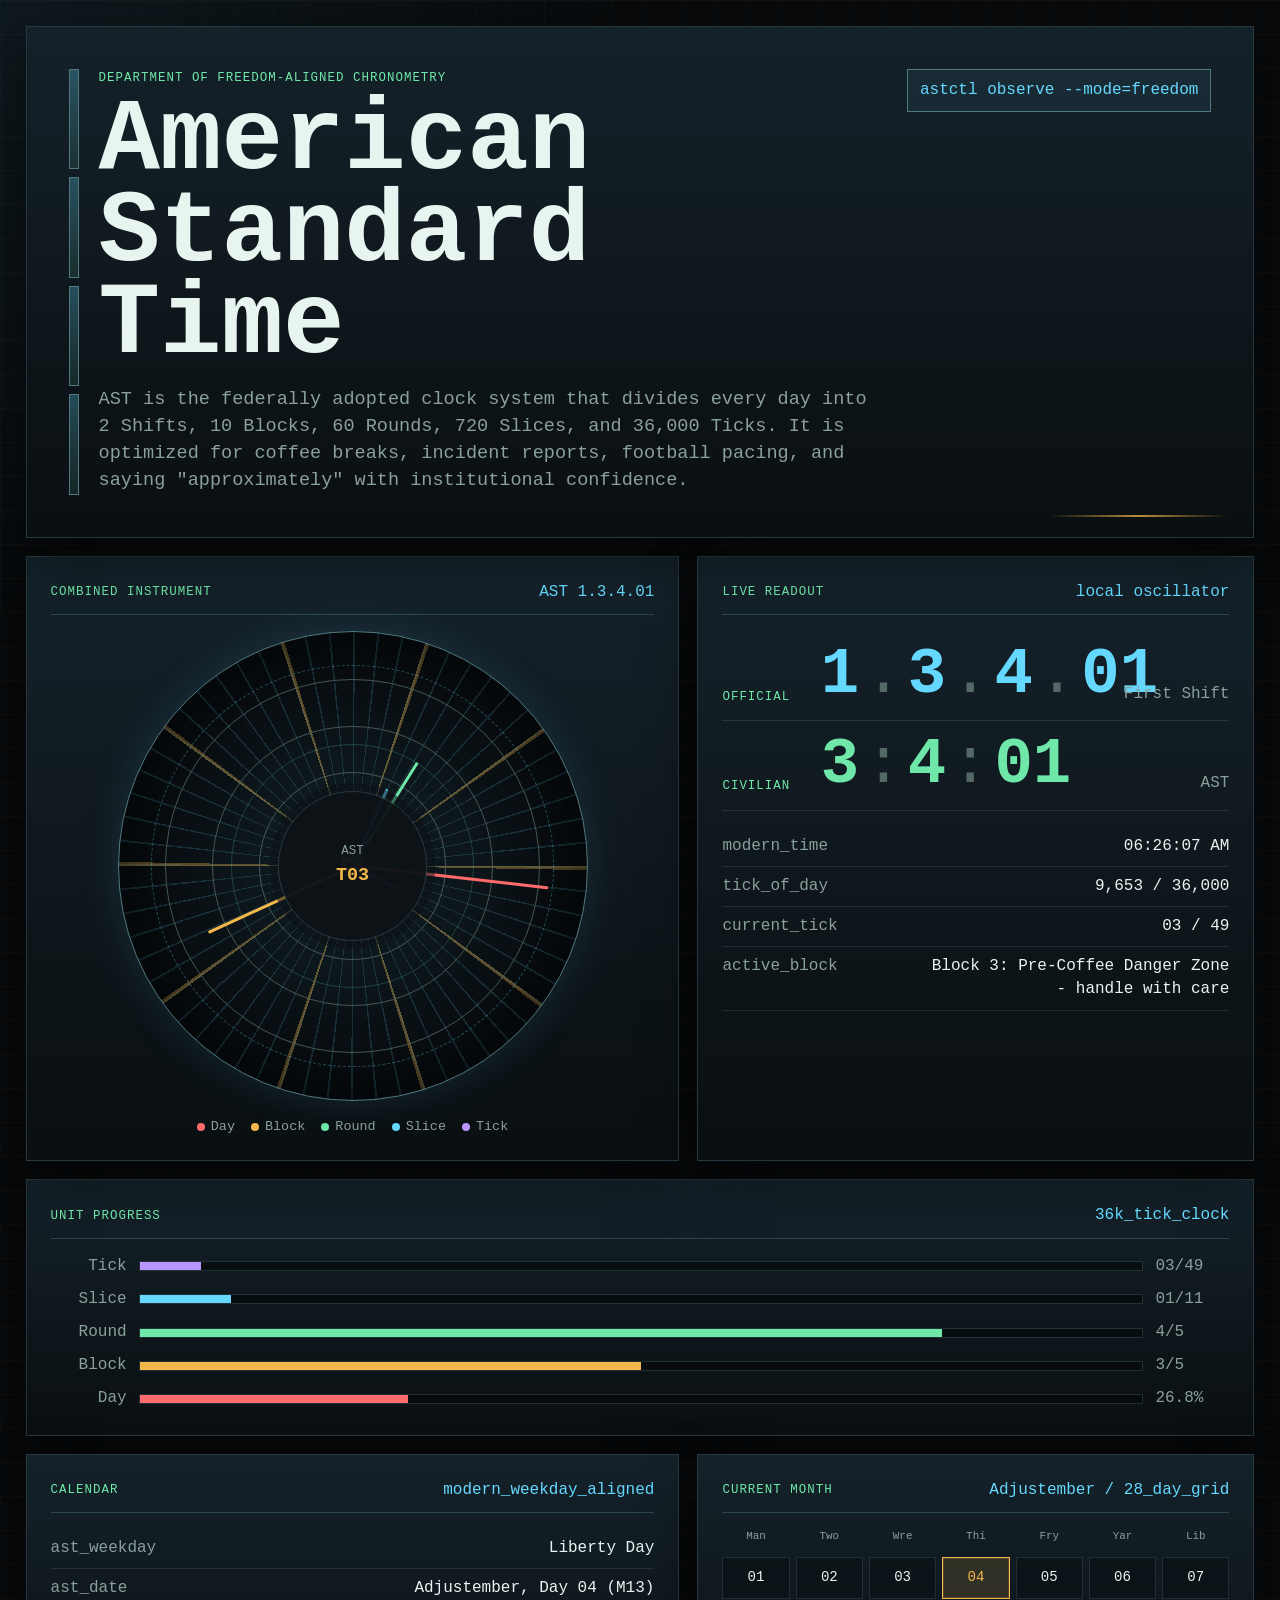
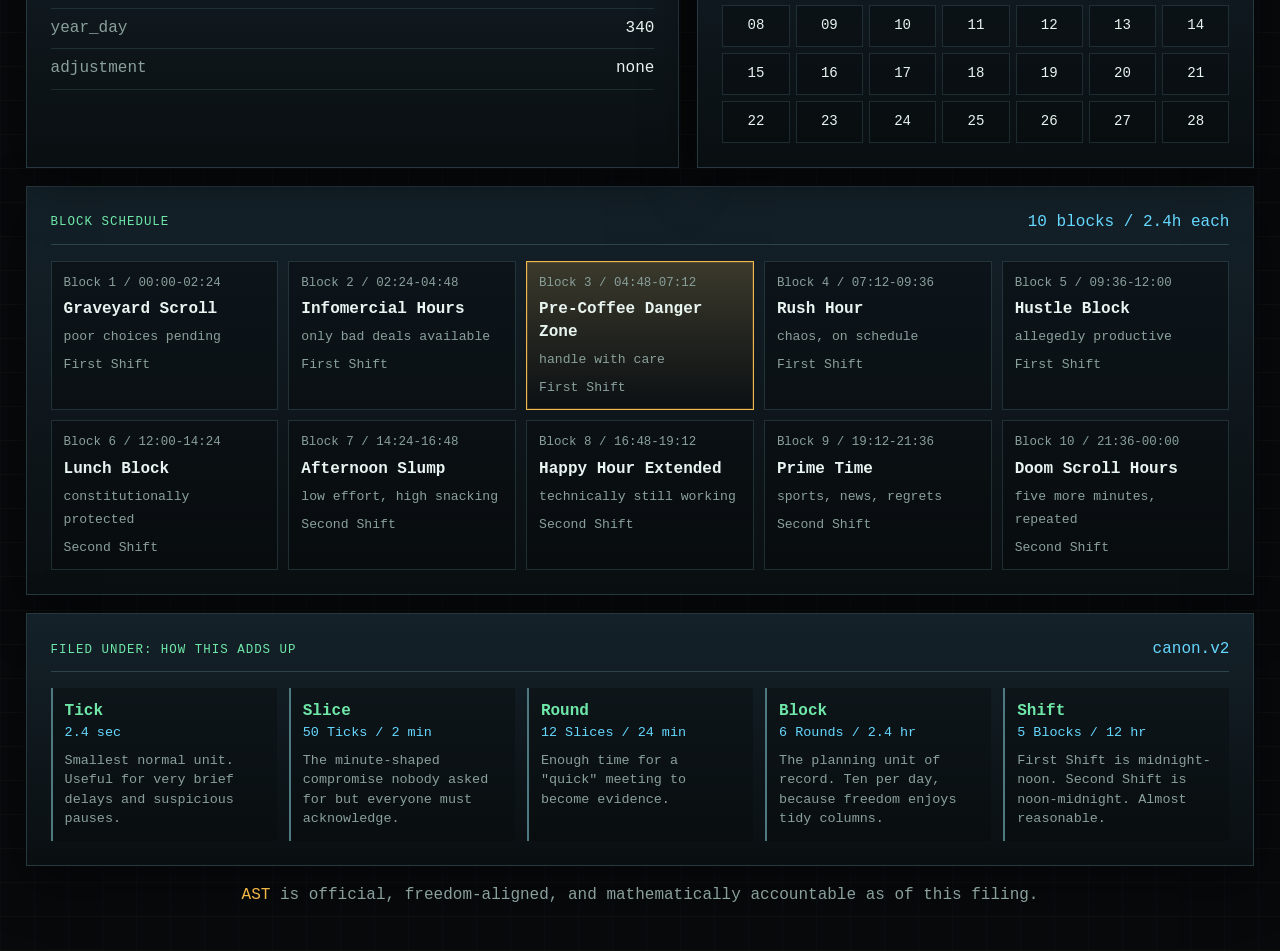
==== commit 5d85bd78: "Add readable AST clock labels" ====
--- a/index.html
+++ b/index.html
@@ -16,7 +16,7 @@
           <p class="kicker">Department of Freedom-Aligned Chronometry</p>
           <h1>American Standard Time</h1>
           <p class="brief">
-            AST is the federally plausible clock system that divides every day into
+            AST is the federally adopted clock system that divides every day into
             2 Shifts, 10 Blocks, 60 Rounds, 720 Slices, and 36,000 Ticks.
             It is optimized for coffee breaks, incident reports, football pacing,
             and saying "approximately" with institutional confidence.
@@ -36,6 +36,8 @@
             <div class="ast-clock" aria-hidden="true">
               <div class="clock-scale outer-scale"></div>
               <div class="clock-scale inner-scale"></div>
+              <div class="dial-labels block-labels" id="blockDialLabels"></div>
+              <div class="dial-labels round-labels" id="roundDialLabels"></div>
               <div class="clock-orbit day-orbit"></div>
               <div class="clock-orbit block-orbit"></div>
               <div class="clock-orbit round-orbit"></div>
@@ -141,16 +143,10 @@
 
         <article class="data-panel">
           <div class="panel-title">
-            <span>Alarm Severity</span>
-            <code>ops.lexicon</code>
+            <span>Current Month</span>
+            <code id="monthGridLabel">28_day_grid</code>
           </div>
-          <ol class="severity-list">
-            <li><span>Info</span><strong>Noted</strong></li>
-            <li><span>Warning</span><strong>Raised Eyebrow</strong></li>
-            <li><span>Major</span><strong>Truck Roll Pending</strong></li>
-            <li><span>Critical</span><strong>Bald Eagle Event</strong></li>
-            <li><span>Disaster</span><strong>Federal Time Incident</strong></li>
-          </ol>
+          <div class="month-grid" id="monthGrid"></div>
         </article>
       </section>
 
@@ -177,7 +173,7 @@
       </section>
 
       <footer class="footer">
-        <span>AST</span> is fictional, browser-side, and mathematically accountable as of this filing.
+        <span>AST</span> is official, freedom-aligned, and mathematically accountable as of this filing.
       </footer>
     </main>
 
--- a/styles.css
+++ b/styles.css
@@ -190,7 +190,9 @@
 
 .clock-scale,
 .clock-orbit,
-.clock-hand {
+.clock-hand,
+.dial-labels,
+.dial-label {
   position: absolute;
   pointer-events: none;
 }
@@ -216,6 +218,40 @@
 .block-orbit { inset: 20%; }
 .round-orbit { inset: 30%; }
 .slice-orbit { inset: 40%; }
+
+.dial-labels {
+  inset: 0;
+  border-radius: 50%;
+}
+
+.dial-label {
+  left: 50%;
+  top: 50%;
+  display: grid;
+  place-items: center;
+  width: 2.2rem;
+  height: 1.25rem;
+  margin-left: -1.1rem;
+  margin-top: -0.625rem;
+  color: var(--muted);
+  font-size: 0.78rem;
+  line-height: 1;
+  transform:
+    rotate(var(--label-angle))
+    translateY(var(--label-radius))
+    rotate(calc(-1 * var(--label-angle)));
+}
+
+.block-labels .dial-label {
+  color: var(--amber);
+  font-weight: 700;
+}
+
+.round-labels .dial-label {
+  color: var(--green);
+  font-size: 0.68rem;
+  opacity: 0.82;
+}
 
 .clock-hand {
   left: 50%;
@@ -410,35 +446,43 @@
 .block-fill { background: var(--amber); }
 .day-fill { background: var(--red); }
 
-.severity-list {
-  display: grid;
-  grid-template-columns: repeat(5, minmax(0, 1fr));
-  gap: 8px;
-  margin: 0;
-  padding: 0;
-  list-style: none;
-}
-
-.severity-list li {
-  min-width: 0;
-  padding: 10px;
-  border: 1px solid rgba(79, 121, 128, 0.35);
-  background: rgba(7, 9, 11, 0.45);
-}
-
-.severity-list span,
-.severity-list strong {
-  display: block;
-}
-
-.severity-list span {
-  color: var(--muted);
-  font-size: 0.78rem;
-}
-
-.severity-list strong {
+.month-grid {
+  display: grid;
+  grid-template-columns: repeat(7, minmax(0, 1fr));
+  gap: 6px;
+}
+
+.month-cell {
+  min-height: 42px;
+  display: grid;
+  place-items: center;
+  border: 1px solid rgba(79, 121, 128, 0.28);
+  background: rgba(7, 9, 11, 0.38);
+  color: var(--text);
+  font-size: 0.88rem;
+}
+
+.month-cell.header {
+  min-height: auto;
+  padding: 0 0 6px;
+  border: 0;
+  background: transparent;
+  color: var(--muted);
+  font-size: 0.68rem;
+}
+
+.month-cell.today {
+  border-color: var(--amber);
   color: var(--amber);
-  overflow-wrap: anywhere;
+  background: rgba(244, 184, 74, 0.14);
+  box-shadow: inset 0 0 0 1px rgba(244, 184, 74, 0.18);
+}
+
+.month-cell.adjustment {
+  grid-column: 1 / -1;
+  min-height: 76px;
+  color: var(--amber);
+  text-align: center;
 }
 
 .block-grid {
@@ -583,7 +627,6 @@
     text-align: left;
   }
 
-  .severity-list,
   .block-grid {
     grid-template-columns: 1fr;
   }
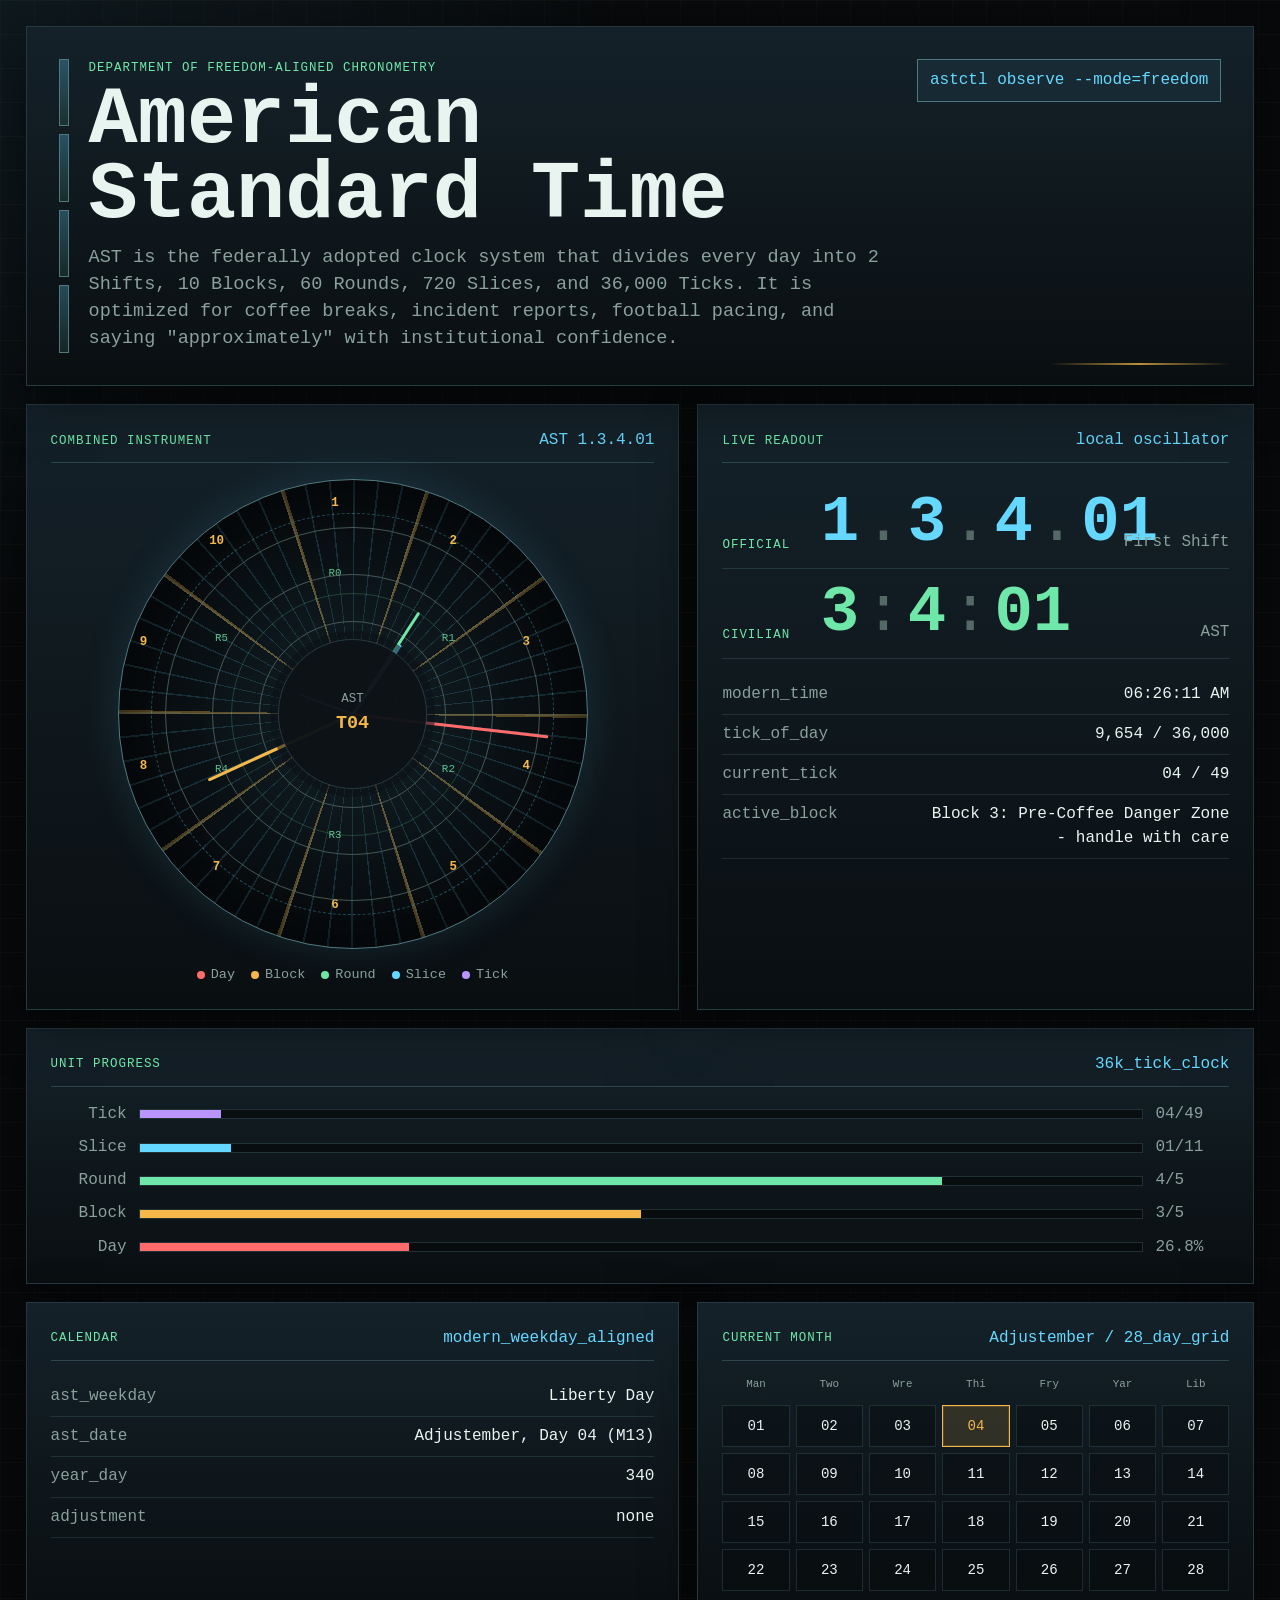
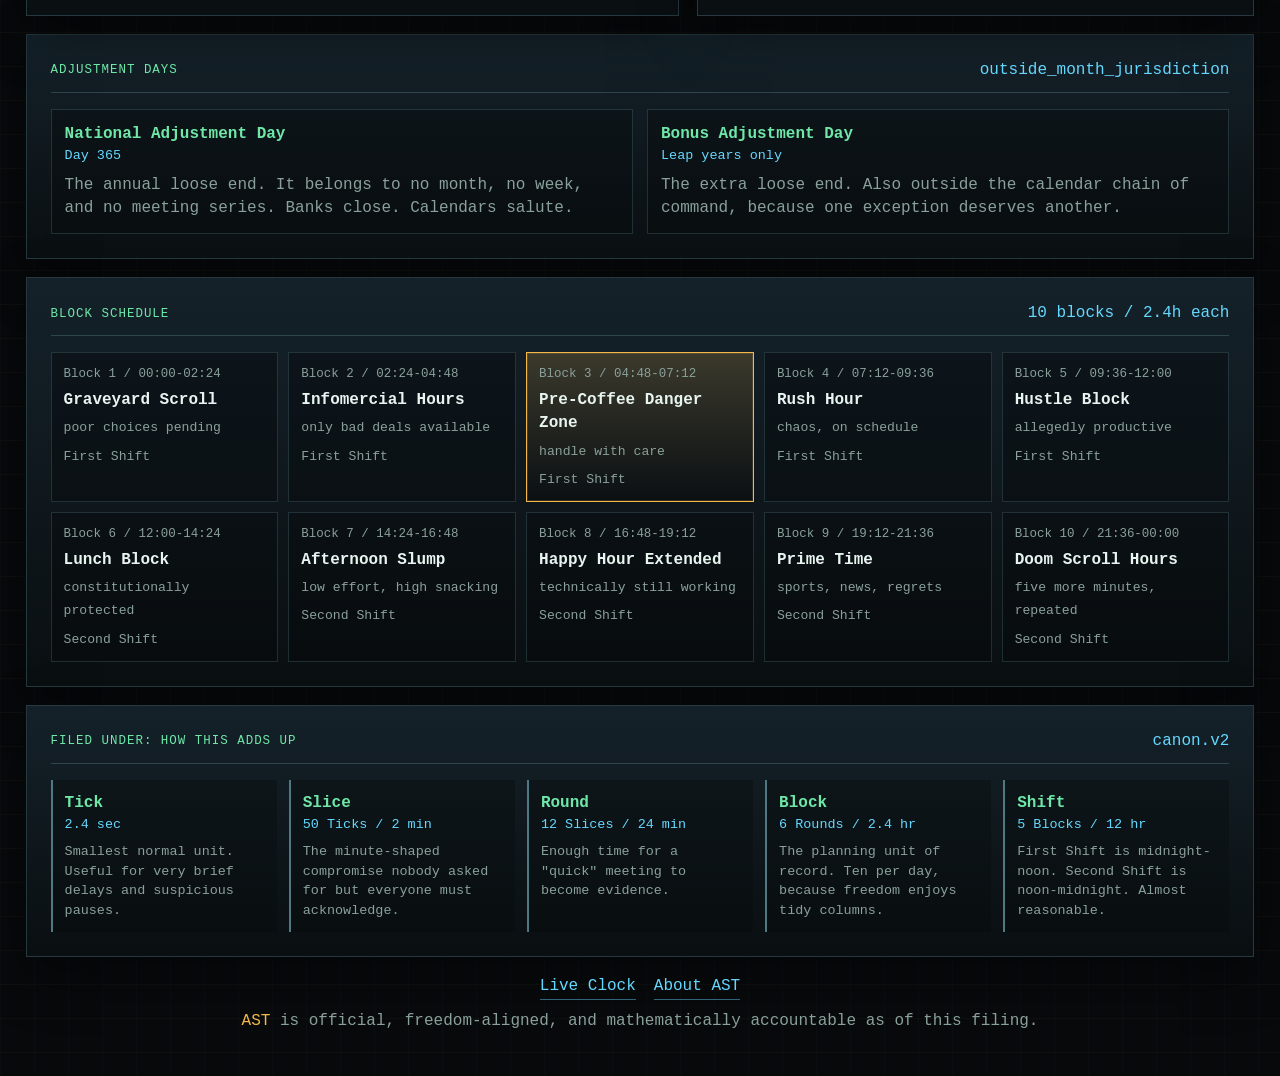
==== commit d75d7294: "Add AST about page" ====
--- a/index.html
+++ b/index.html
@@ -150,6 +150,25 @@
         </article>
       </section>
 
+      <section class="data-panel adjustment-panel" aria-label="Adjustment days">
+        <div class="panel-title">
+          <span>Adjustment Days</span>
+          <code>outside_month_jurisdiction</code>
+        </div>
+        <div class="adjustment-grid">
+          <div>
+            <strong>National Adjustment Day</strong>
+            <span>Day 365</span>
+            <p>The annual loose end. It belongs to no month, no week, and no meeting series. Banks close. Calendars salute.</p>
+          </div>
+          <div>
+            <strong>Bonus Adjustment Day</strong>
+            <span>Leap years only</span>
+            <p>The extra loose end. Also outside the calendar chain of command, because one exception deserves another.</p>
+          </div>
+        </div>
+      </section>
+
       <section class="block-panel" aria-label="Named AST blocks">
         <div class="panel-title">
           <span>Block Schedule</span>
@@ -173,6 +192,10 @@
       </section>
 
       <footer class="footer">
+        <nav class="footer-nav" aria-label="Footer navigation">
+          <a href="index.html">Live Clock</a>
+          <a href="about.html">About AST</a>
+        </nav>
         <span>AST</span> is official, freedom-aligned, and mathematically accountable as of this filing.
       </footer>
     </main>
--- a/styles.css
+++ b/styles.css
@@ -60,8 +60,8 @@
   grid-template-columns: 10px minmax(0, 1fr) auto;
   gap: 20px;
   align-items: stretch;
-  min-height: 230px;
-  padding: clamp(18px, 3.5vw, 42px);
+  min-height: 184px;
+  padding: clamp(16px, 2.7vw, 32px);
   overflow: hidden;
 }
 
@@ -101,11 +101,11 @@
 }
 
 h1 {
-  max-width: 12ch;
-  margin: 8px 0 16px;
+  max-width: 16ch;
+  margin: 6px 0 12px;
   color: var(--text);
-  font-size: clamp(3rem, 8vw, 7rem);
-  line-height: 0.9;
+  font-size: clamp(2.5rem, 6.4vw, 5.6rem);
+  line-height: 0.92;
   letter-spacing: 0;
 }
 
@@ -114,6 +114,10 @@
   margin: 0;
   color: var(--muted);
   font-size: clamp(0.98rem, 1.5vw, 1.16rem);
+}
+
+.about-masthead h1 {
+  max-width: 18ch;
 }
 
 .command-chip {
@@ -225,8 +229,8 @@
 }
 
 .dial-label {
-  left: 50%;
-  top: 50%;
+  left: var(--label-x);
+  top: var(--label-y);
   display: grid;
   place-items: center;
   width: 2.2rem;
@@ -236,10 +240,7 @@
   color: var(--muted);
   font-size: 0.78rem;
   line-height: 1;
-  transform:
-    rotate(var(--label-angle))
-    translateY(var(--label-radius))
-    rotate(calc(-1 * var(--label-angle)));
+  transform: translate(-50%, -50%);
 }
 
 .block-labels .dial-label {
@@ -401,7 +402,8 @@
 
 .strip-panel,
 .block-panel,
-.about-panel {
+.about-panel,
+.adjustment-panel {
   margin-top: 18px;
 }
 
@@ -560,6 +562,86 @@
   font-size: 0.84rem;
 }
 
+.adjustment-grid,
+.prose-grid {
+  display: grid;
+  grid-template-columns: repeat(2, minmax(0, 1fr));
+  gap: 14px;
+}
+
+.adjustment-grid div,
+.reference-table div,
+.reference-list div,
+.month-name-grid span {
+  min-width: 0;
+  border: 1px solid rgba(79, 121, 128, 0.32);
+  background: rgba(7, 9, 11, 0.38);
+}
+
+.adjustment-grid div,
+.reference-table div {
+  padding: 13px;
+}
+
+.adjustment-grid strong,
+.adjustment-grid span,
+.reference-table strong,
+.reference-table span,
+.reference-list strong,
+.reference-list span {
+  display: block;
+}
+
+.adjustment-grid strong,
+.reference-table strong,
+.reference-list strong {
+  color: var(--green);
+}
+
+.adjustment-grid span,
+.reference-table span,
+.reference-list span {
+  color: var(--cyan);
+  font-size: 0.84rem;
+}
+
+.adjustment-grid p,
+.reference-table p,
+.prose-grid p {
+  margin: 8px 0 0;
+  color: var(--muted);
+}
+
+.reference-table {
+  display: grid;
+  grid-template-columns: repeat(3, minmax(0, 1fr));
+  gap: 12px;
+}
+
+.reference-table.compact {
+  grid-template-columns: repeat(5, minmax(0, 1fr));
+}
+
+.reference-list {
+  display: grid;
+  gap: 8px;
+}
+
+.reference-list div {
+  padding: 10px 12px;
+}
+
+.month-name-grid {
+  display: grid;
+  grid-template-columns: repeat(4, minmax(0, 1fr));
+  gap: 8px;
+}
+
+.month-name-grid span {
+  padding: 10px 12px;
+  color: var(--text);
+}
+
 .footer {
   padding: 18px;
   color: var(--muted);
@@ -568,12 +650,34 @@
 
 .footer span {
   color: var(--amber);
+}
+
+.footer-nav {
+  display: flex;
+  justify-content: center;
+  flex-wrap: wrap;
+  gap: 8px 18px;
+  margin-bottom: 10px;
+}
+
+.footer-nav a {
+  color: var(--cyan);
+  text-decoration: none;
+  border-bottom: 1px solid rgba(101, 216, 255, 0.45);
+}
+
+.footer-nav a:hover {
+  color: var(--amber);
+  border-bottom-color: var(--amber);
 }
 
 @media (max-width: 1040px) {
   .command-grid,
   .split-grid,
-  .unit-grid {
+  .unit-grid,
+  .reference-table,
+  .reference-table.compact,
+  .month-name-grid {
     grid-template-columns: 1fr;
   }
 
@@ -619,6 +723,11 @@
     gap: 4px;
   }
 
+  .adjustment-grid,
+  .prose-grid {
+    grid-template-columns: 1fr;
+  }
+
   .timestamp strong {
     font-size: clamp(2rem, 13vw, 3.2rem);
   }
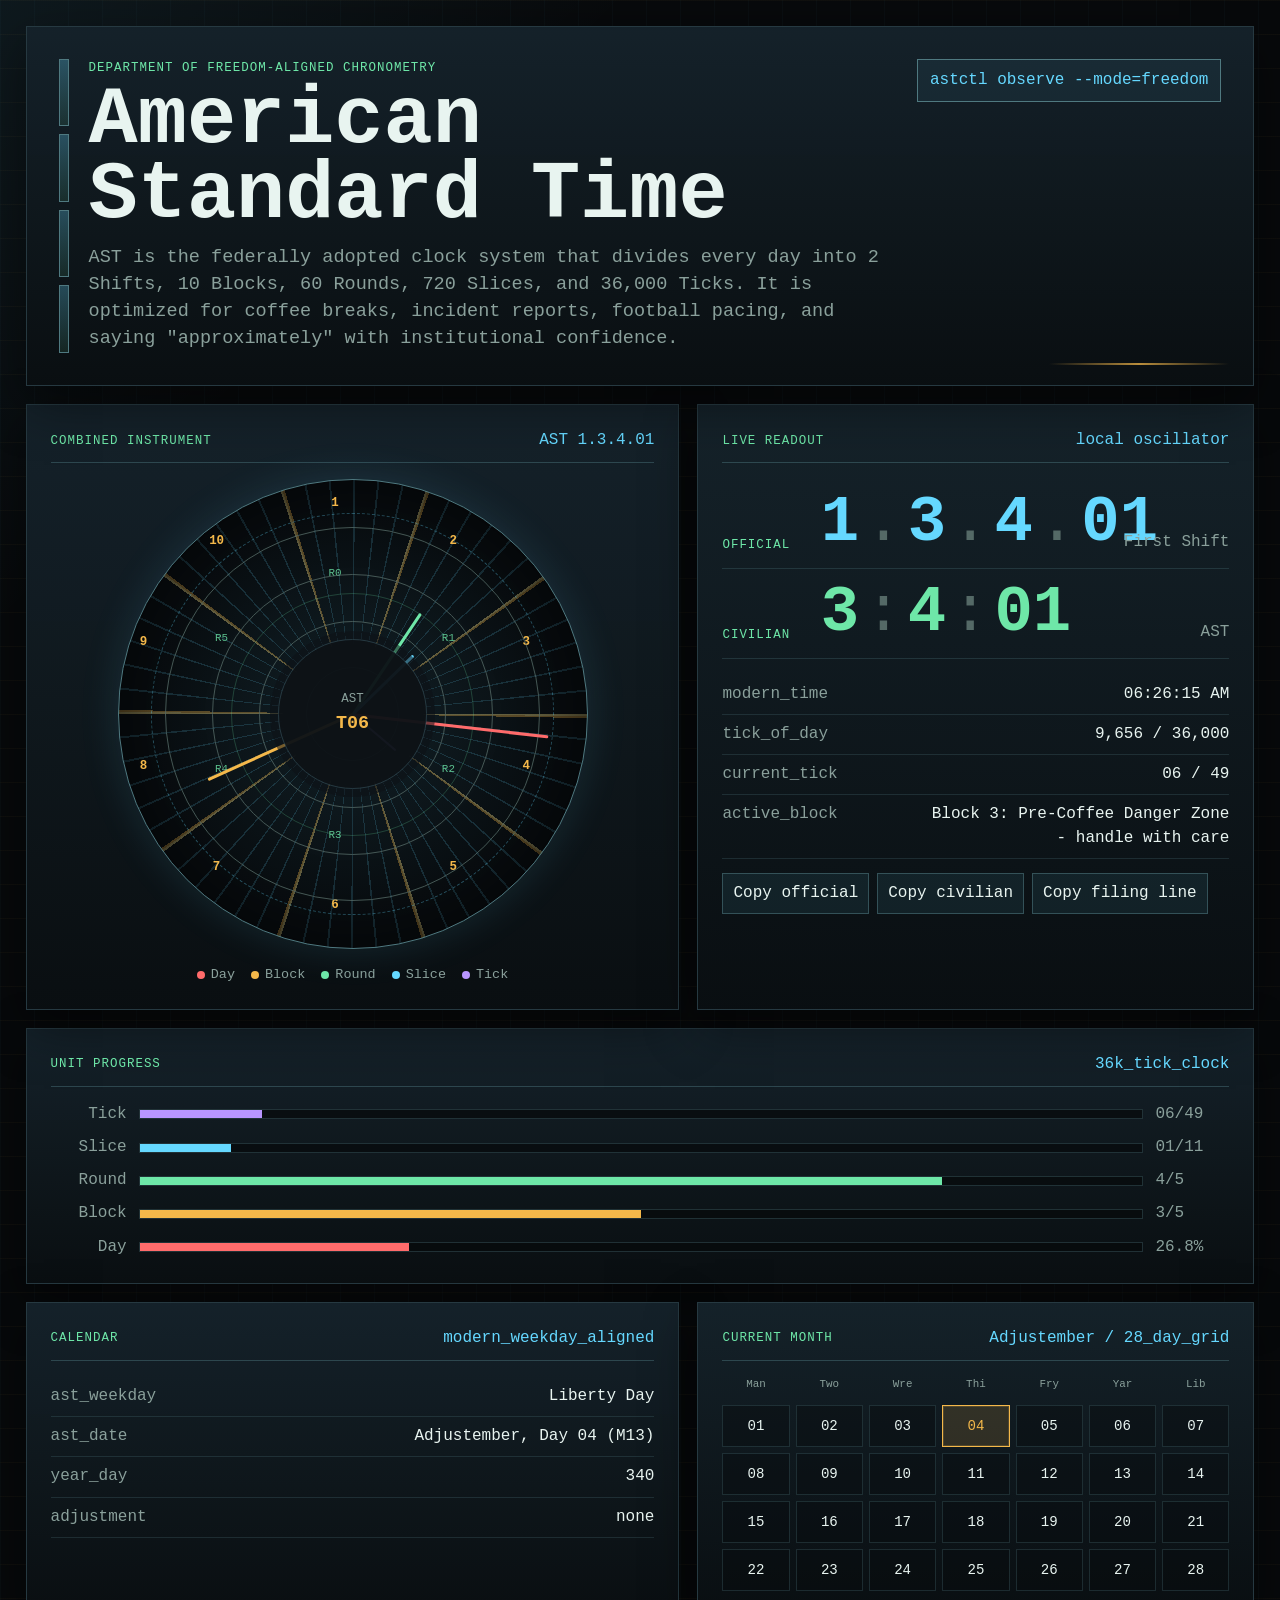
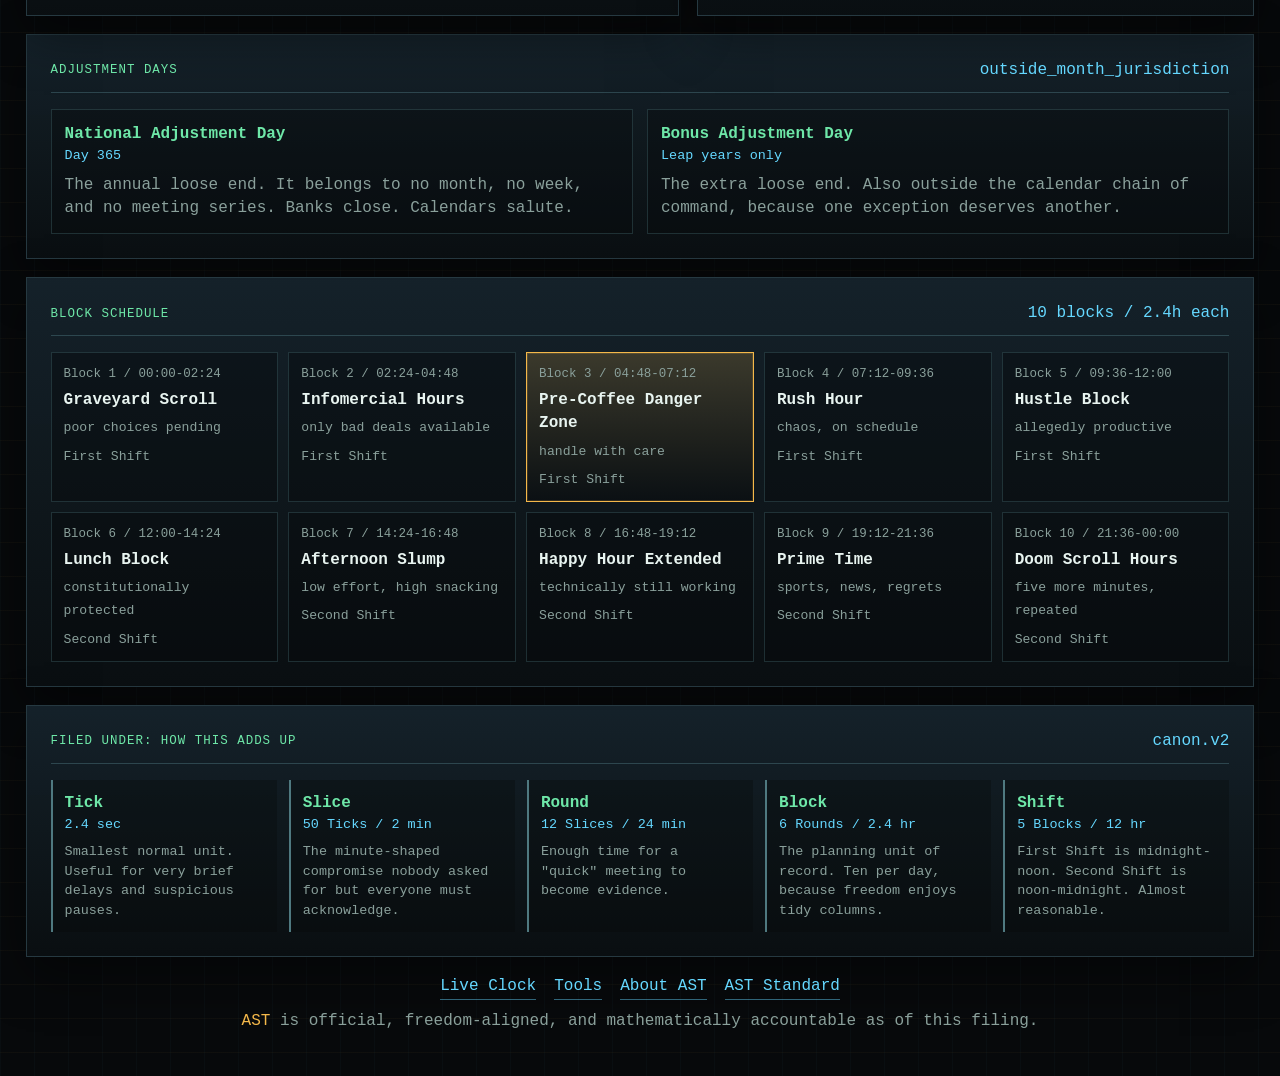
==== commit 2b0ba988: "Add AST tools and standard pages" ====
--- a/index.html
+++ b/index.html
@@ -90,6 +90,13 @@
             <div><dt>current_tick</dt><dd id="tickValue">00 / 49</dd></div>
             <div><dt>active_block</dt><dd id="blockAlias">Block 1</dd></div>
           </dl>
+
+          <div class="copy-bank" aria-label="Copy AST timestamp">
+            <button type="button" id="copyFormal">Copy official</button>
+            <button type="button" id="copyCivilian">Copy civilian</button>
+            <button type="button" id="copyFull">Copy filing line</button>
+            <span id="copyStatus" aria-live="polite"></span>
+          </div>
         </article>
       </section>
 
@@ -194,7 +201,9 @@
       <footer class="footer">
         <nav class="footer-nav" aria-label="Footer navigation">
           <a href="index.html">Live Clock</a>
+          <a href="tools.html">Tools</a>
           <a href="about.html">About AST</a>
+          <a href="standard.html">AST Standard</a>
         </nav>
         <span>AST</span> is official, freedom-aligned, and mathematically accountable as of this filing.
       </footer>
--- a/styles.css
+++ b/styles.css
@@ -562,6 +562,71 @@
   font-size: 0.84rem;
 }
 
+.copy-bank {
+  display: flex;
+  flex-wrap: wrap;
+  align-items: center;
+  gap: 8px;
+  margin-top: 14px;
+}
+
+.copy-bank button,
+.tool-actions button {
+  appearance: none;
+  border: 1px solid rgba(79, 121, 128, 0.55);
+  background: rgba(101, 216, 255, 0.08);
+  color: var(--text);
+  font: inherit;
+  padding: 8px 10px;
+  cursor: pointer;
+}
+
+.copy-bank button:hover,
+.tool-actions button:hover {
+  border-color: var(--amber);
+  color: var(--amber);
+}
+
+.copy-bank span {
+  color: var(--muted);
+  font-size: 0.84rem;
+}
+
+.tool-form {
+  display: grid;
+  gap: 12px;
+}
+
+.tool-form label {
+  display: grid;
+  gap: 7px;
+  color: var(--muted);
+}
+
+.tool-form input {
+  width: 100%;
+  border: 1px solid rgba(79, 121, 128, 0.55);
+  background: rgba(7, 9, 11, 0.7);
+  color: var(--text);
+  font: inherit;
+  padding: 10px 11px;
+}
+
+.tool-form input:focus {
+  outline: 1px solid var(--cyan);
+  border-color: var(--cyan);
+}
+
+.tool-actions {
+  display: flex;
+  flex-wrap: wrap;
+  gap: 8px;
+}
+
+.tool-output {
+  margin-top: 16px;
+}
+
 .adjustment-grid,
 .prose-grid {
   display: grid;
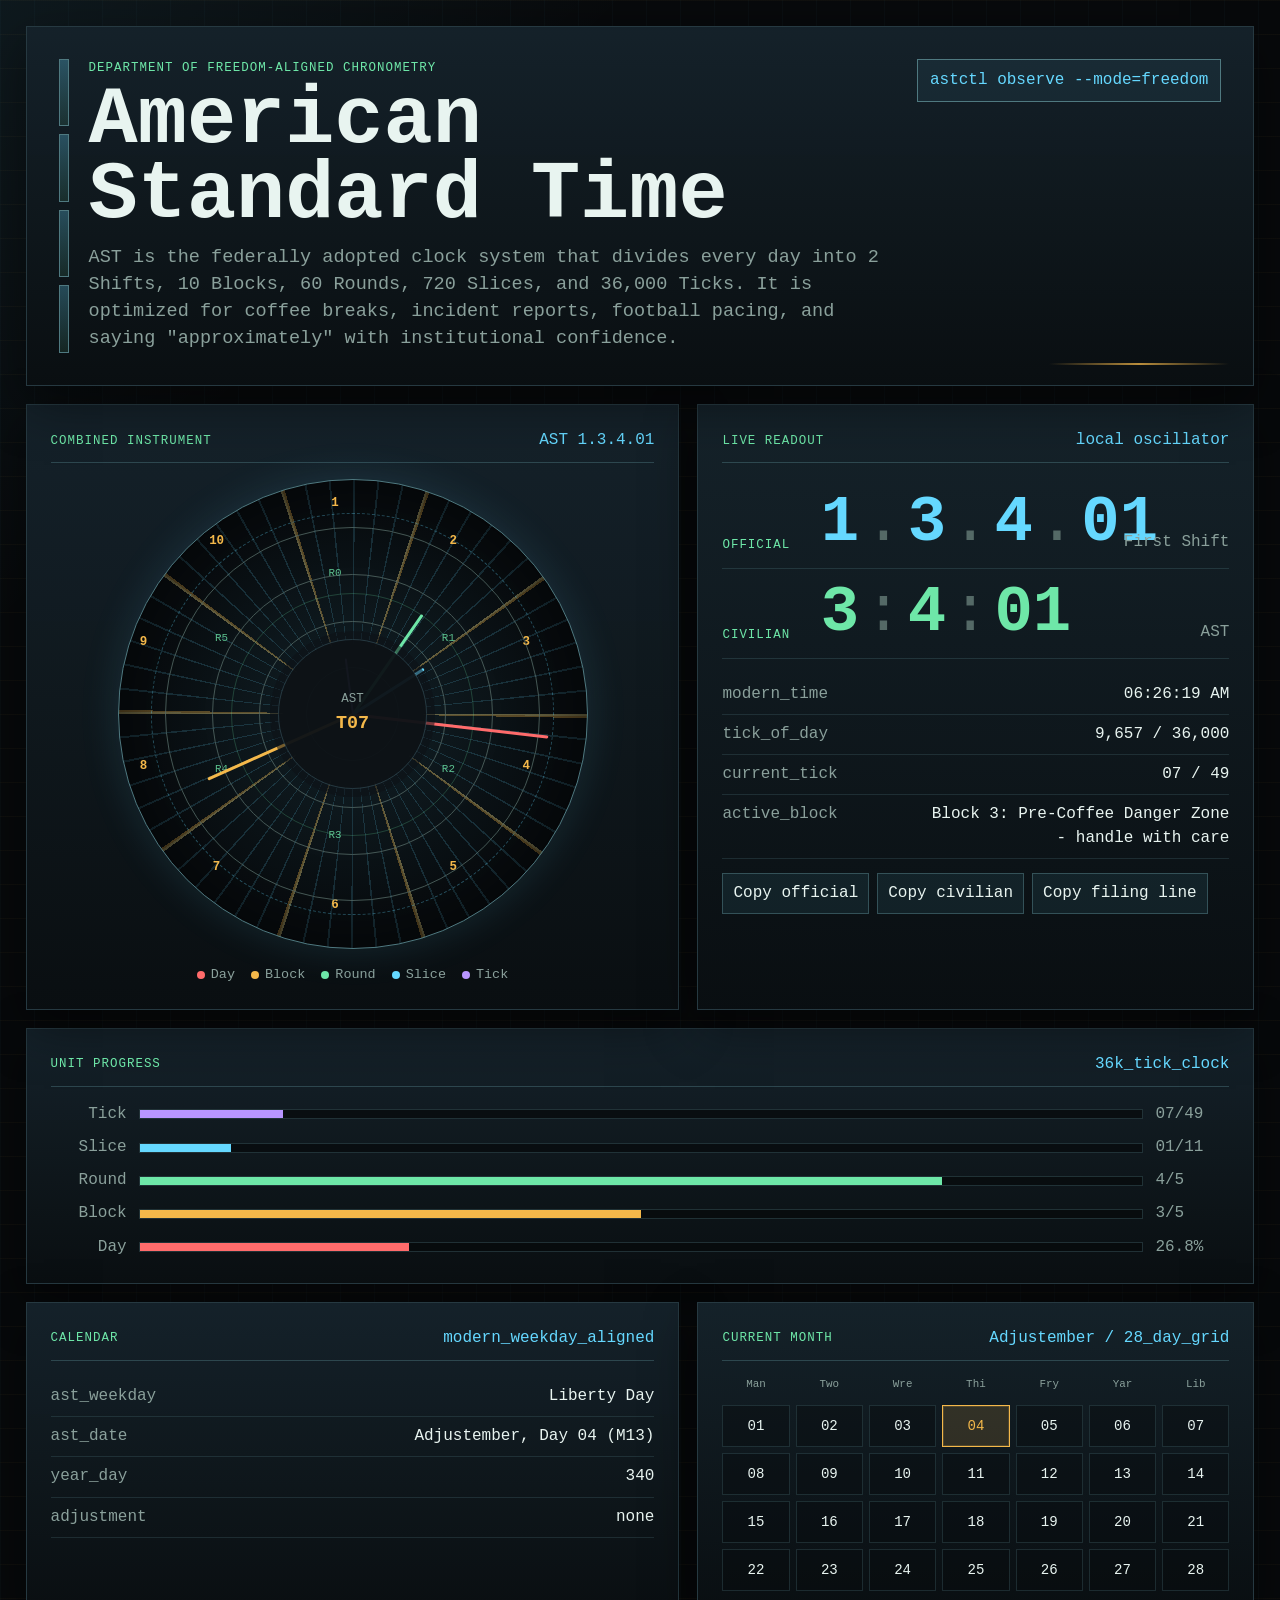
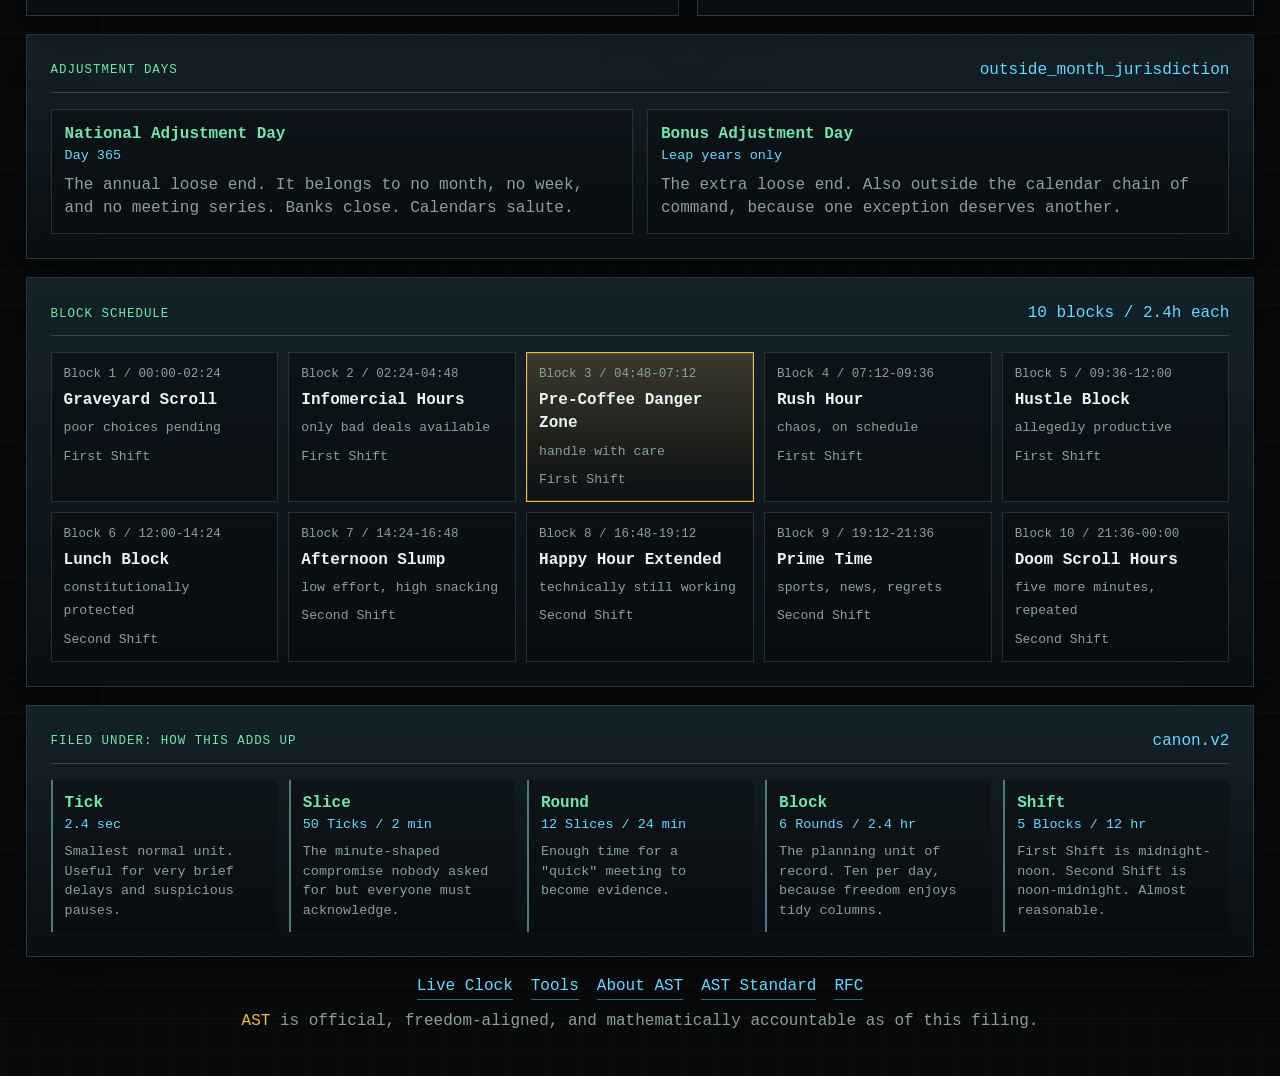
==== commit c532b50c: "Add official AST RFC page" ====
--- a/index.html
+++ b/index.html
@@ -204,6 +204,7 @@
           <a href="tools.html">Tools</a>
           <a href="about.html">About AST</a>
           <a href="standard.html">AST Standard</a>
+          <a href="rfc.html">RFC</a>
         </nav>
         <span>AST</span> is official, freedom-aligned, and mathematically accountable as of this filing.
       </footer>
--- a/styles.css
+++ b/styles.css
@@ -707,6 +707,21 @@
   color: var(--text);
 }
 
+.rfc-pre {
+  margin: 0;
+  padding: 14px;
+  overflow-x: auto;
+  border: 1px solid rgba(79, 121, 128, 0.32);
+  background: rgba(7, 9, 11, 0.55);
+  color: var(--text);
+  font: inherit;
+  line-height: 1.5;
+}
+
+.rfc-pre code {
+  color: var(--text);
+}
+
 .footer {
   padding: 18px;
   color: var(--muted);
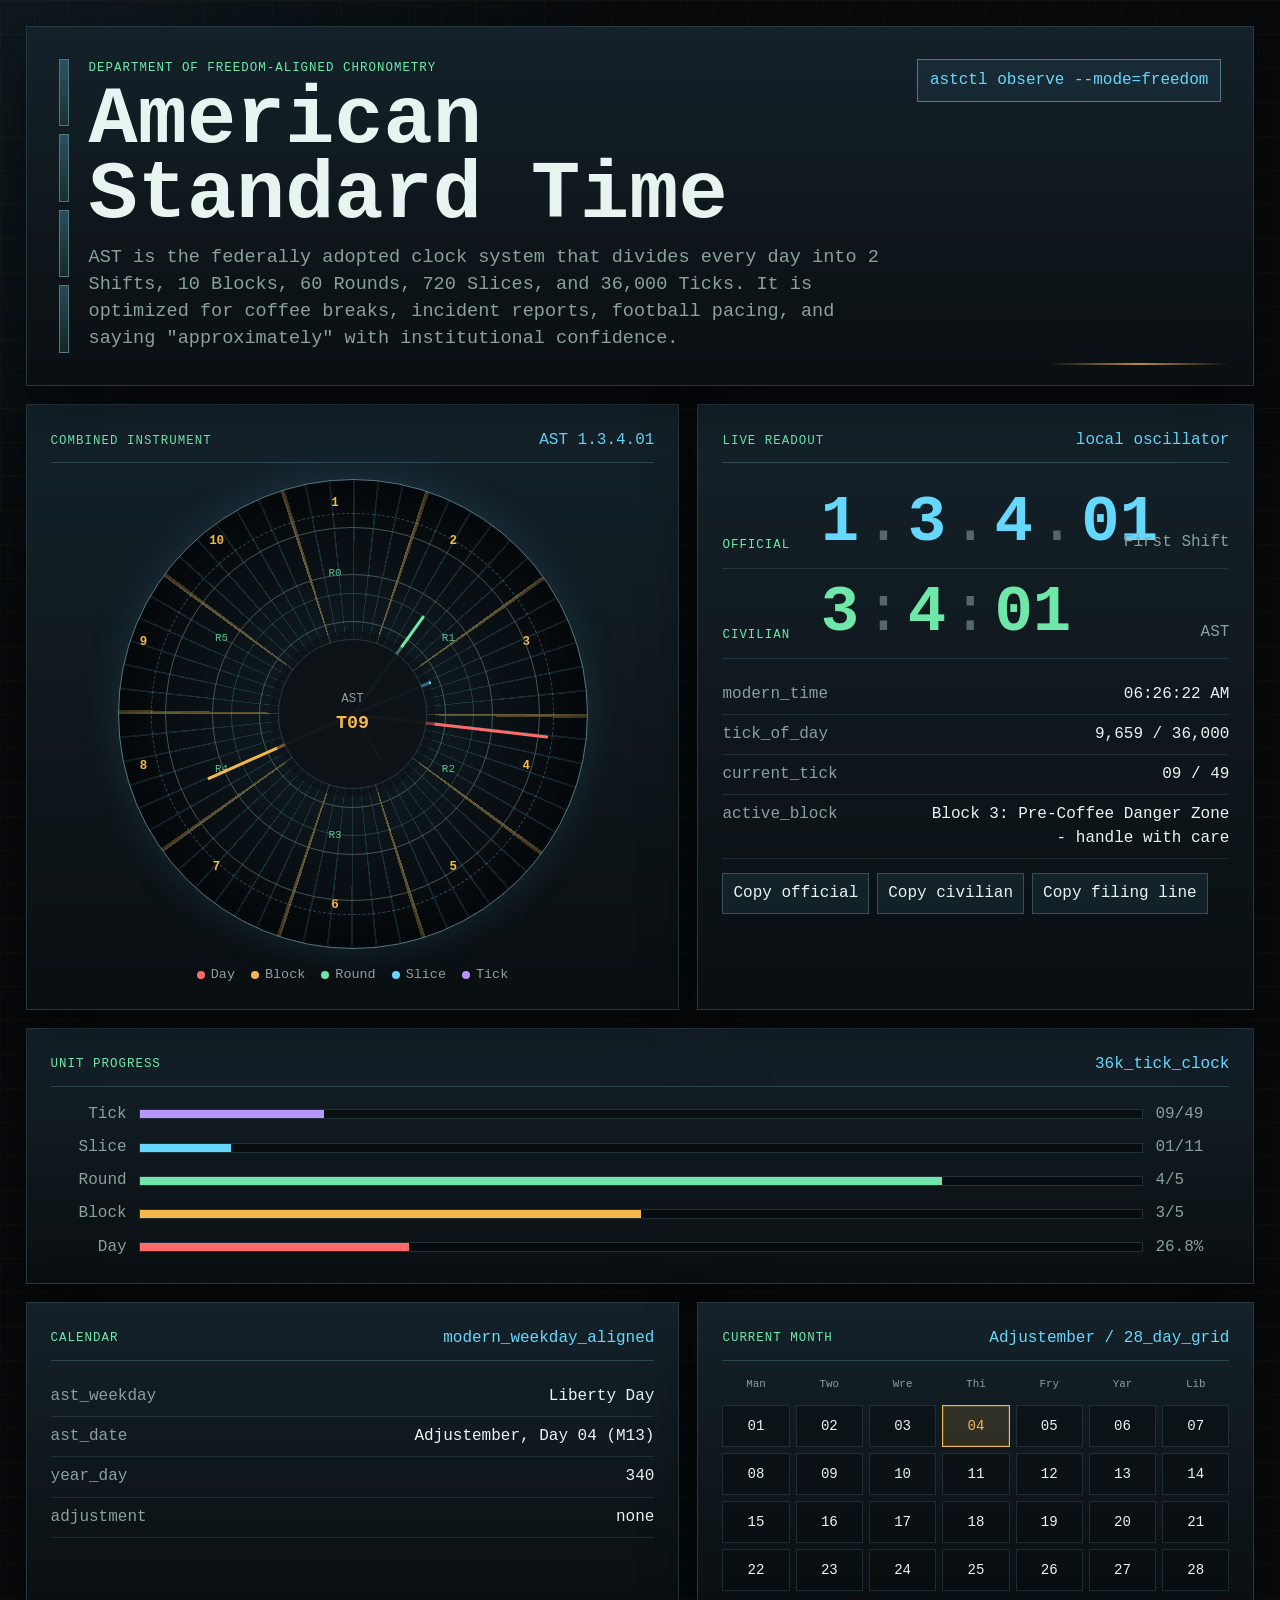
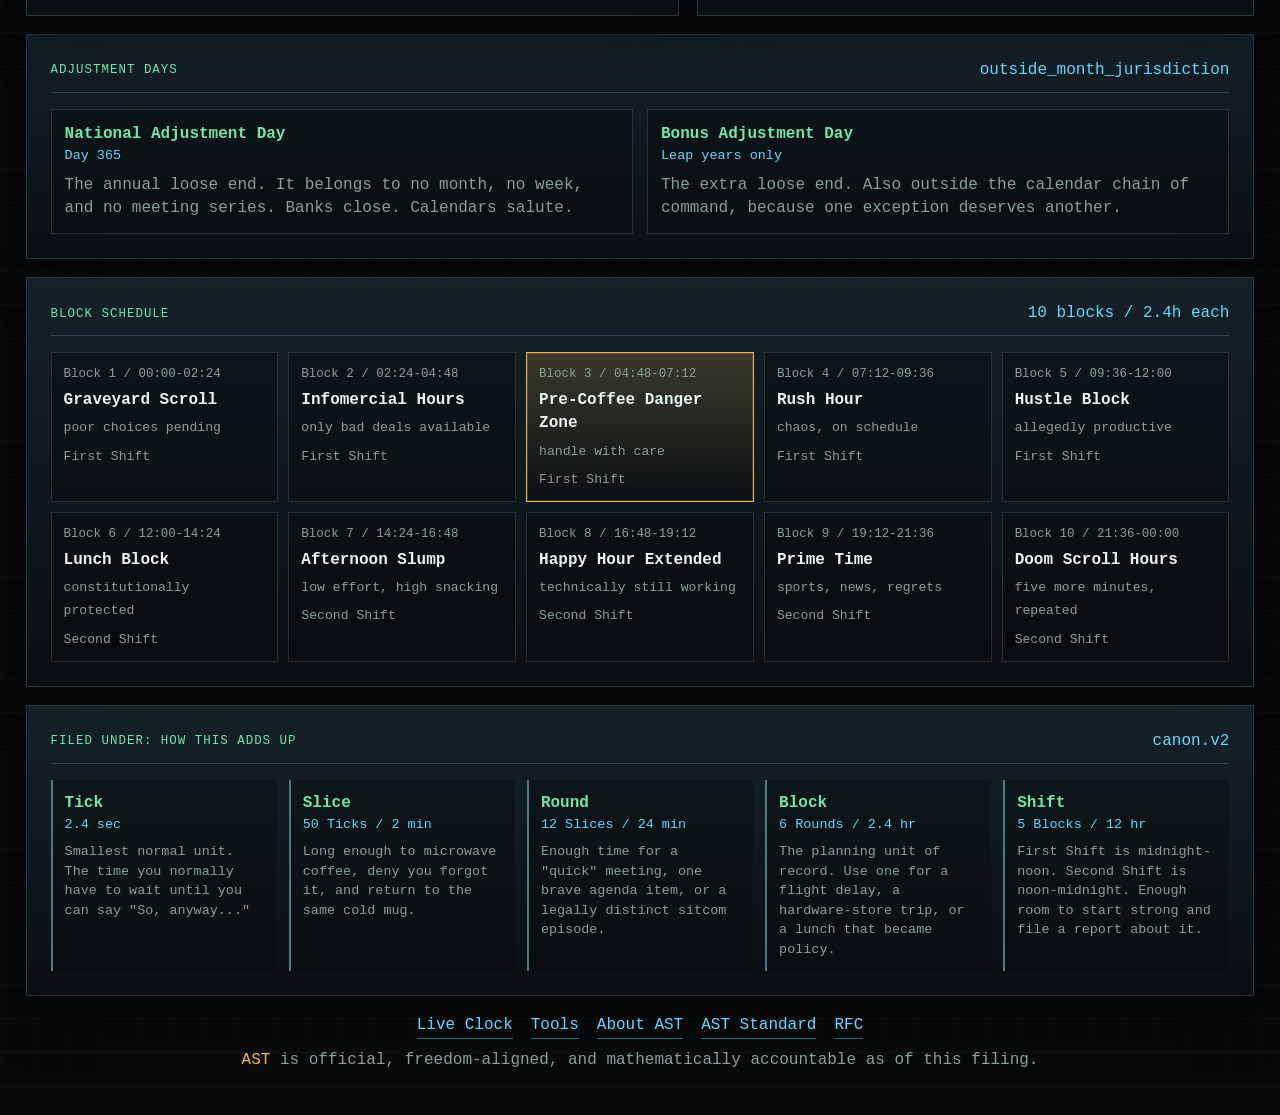
==== commit 8be1831c: "Add unit examples" ====
--- a/index.html
+++ b/index.html
@@ -190,11 +190,11 @@
           <code>canon.v2</code>
         </div>
         <div class="unit-grid">
-          <div><strong>Tick</strong><span>2.4 sec</span><p>Smallest normal unit. Useful for very brief delays and suspicious pauses.</p></div>
-          <div><strong>Slice</strong><span>50 Ticks / 2 min</span><p>The minute-shaped compromise nobody asked for but everyone must acknowledge.</p></div>
-          <div><strong>Round</strong><span>12 Slices / 24 min</span><p>Enough time for a "quick" meeting to become evidence.</p></div>
-          <div><strong>Block</strong><span>6 Rounds / 2.4 hr</span><p>The planning unit of record. Ten per day, because freedom enjoys tidy columns.</p></div>
-          <div><strong>Shift</strong><span>5 Blocks / 12 hr</span><p>First Shift is midnight-noon. Second Shift is noon-midnight. Almost reasonable.</p></div>
+          <div><strong>Tick</strong><span>2.4 sec</span><p>Smallest normal unit. The time you normally have to wait until you can say "So, anyway..."</p></div>
+          <div><strong>Slice</strong><span>50 Ticks / 2 min</span><p>Long enough to microwave coffee, deny you forgot it, and return to the same cold mug.</p></div>
+          <div><strong>Round</strong><span>12 Slices / 24 min</span><p>Enough time for a "quick" meeting, one brave agenda item, or a legally distinct sitcom episode.</p></div>
+          <div><strong>Block</strong><span>6 Rounds / 2.4 hr</span><p>The planning unit of record. Use one for a flight delay, a hardware-store trip, or a lunch that became policy.</p></div>
+          <div><strong>Shift</strong><span>5 Blocks / 12 hr</span><p>First Shift is midnight-noon. Second Shift is noon-midnight. Enough room to start strong and file a report about it.</p></div>
         </div>
       </section>
 
--- a/styles.css
+++ b/styles.css
@@ -722,6 +722,33 @@
   color: var(--text);
 }
 
+.rfc-page {
+  color-scheme: light;
+  color: #111;
+  background: #d8d8d8;
+  font-family: "Courier New", Courier, monospace;
+}
+
+.rfc-shell {
+  width: min(100%, 86ch);
+  margin: 0 auto;
+  padding: 32px 12px;
+}
+
+.rfc-document {
+  min-height: calc(100vh - 64px);
+  margin: 0;
+  padding: 56px 64px;
+  overflow-x: auto;
+  border: 1px solid #b8b8b8;
+  background: #fff;
+  box-shadow: 0 12px 36px rgba(0, 0, 0, 0.18);
+  color: #111;
+  font: 0.95rem/1.22 "Courier New", Courier, monospace;
+  tab-size: 8;
+  white-space: pre;
+}
+
 .footer {
   padding: 18px;
   color: var(--muted);
@@ -824,4 +851,16 @@
     grid-template-columns: 56px minmax(0, 1fr) 58px;
     gap: 8px;
   }
-}
+
+  .rfc-shell {
+    padding: 0;
+  }
+
+  .rfc-document {
+    min-height: 100vh;
+    padding: 24px 16px;
+    border: 0;
+    box-shadow: none;
+    font-size: 0.78rem;
+  }
+}
